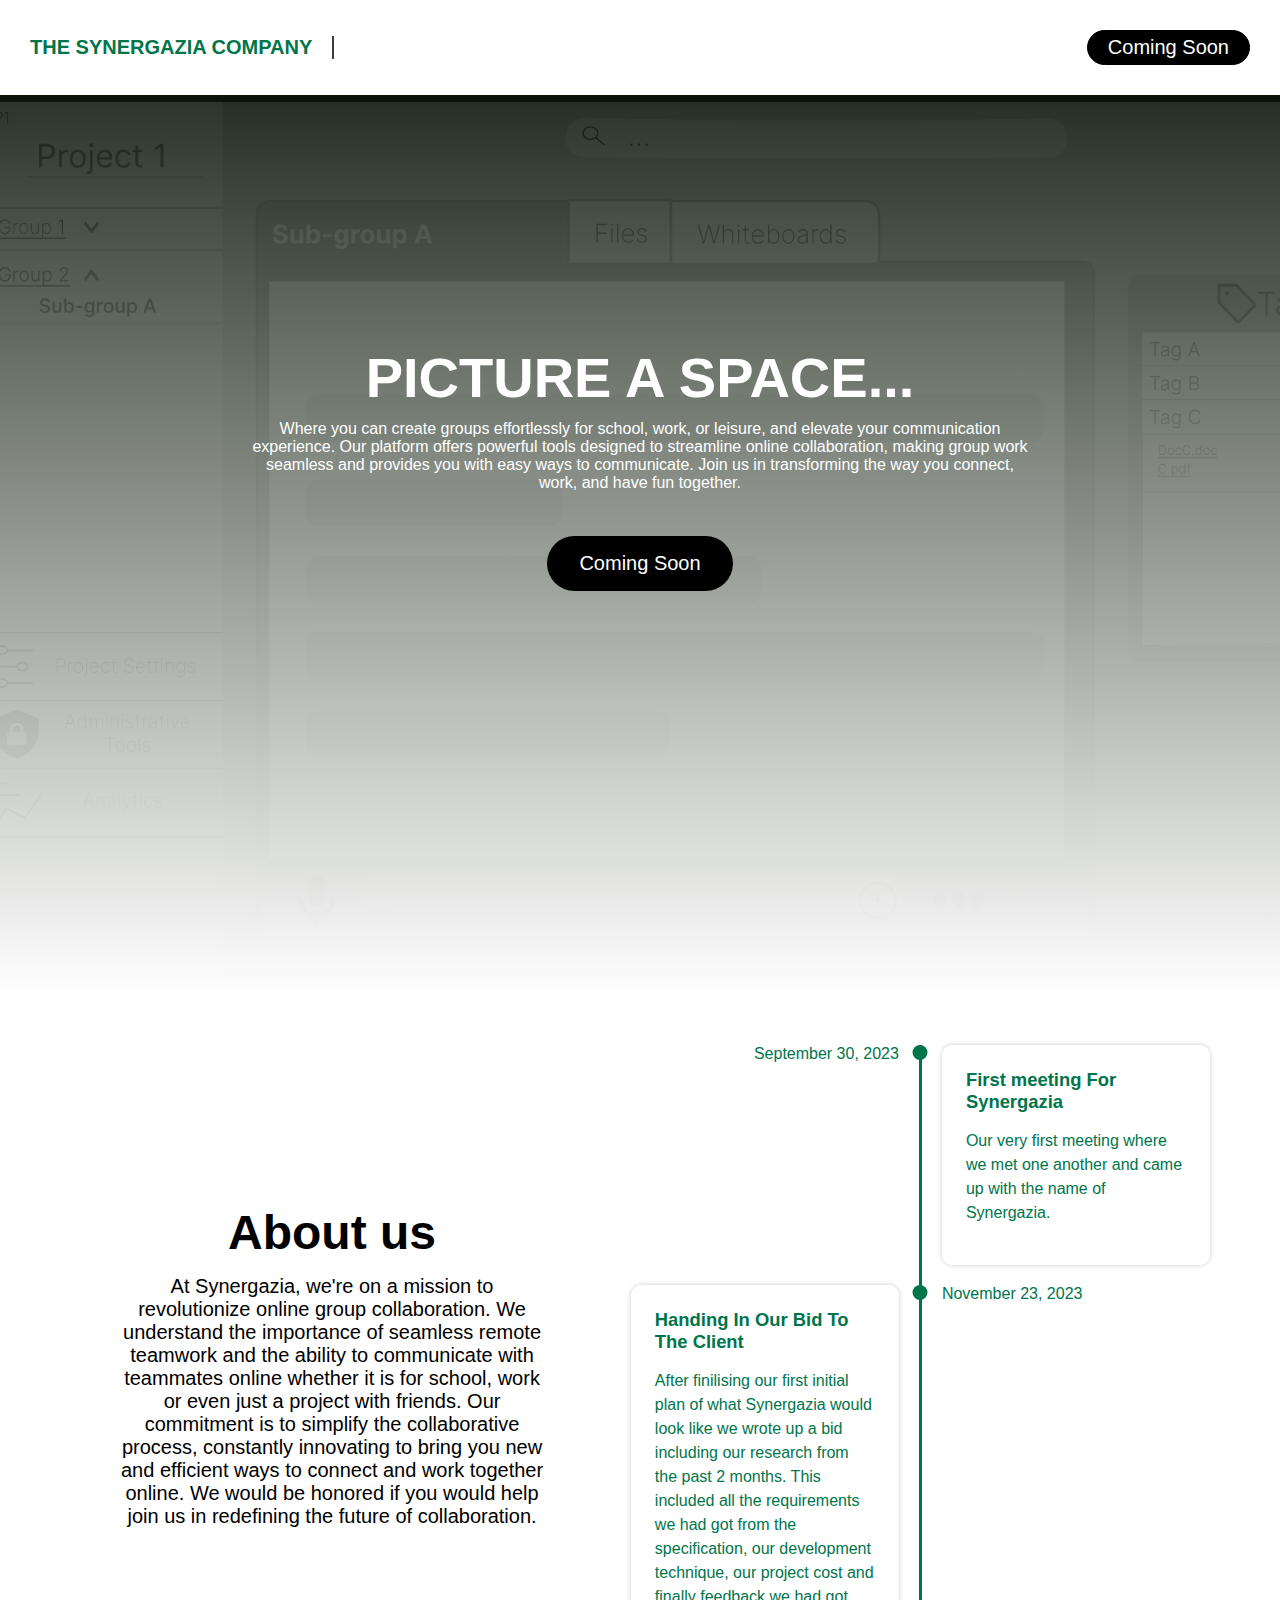
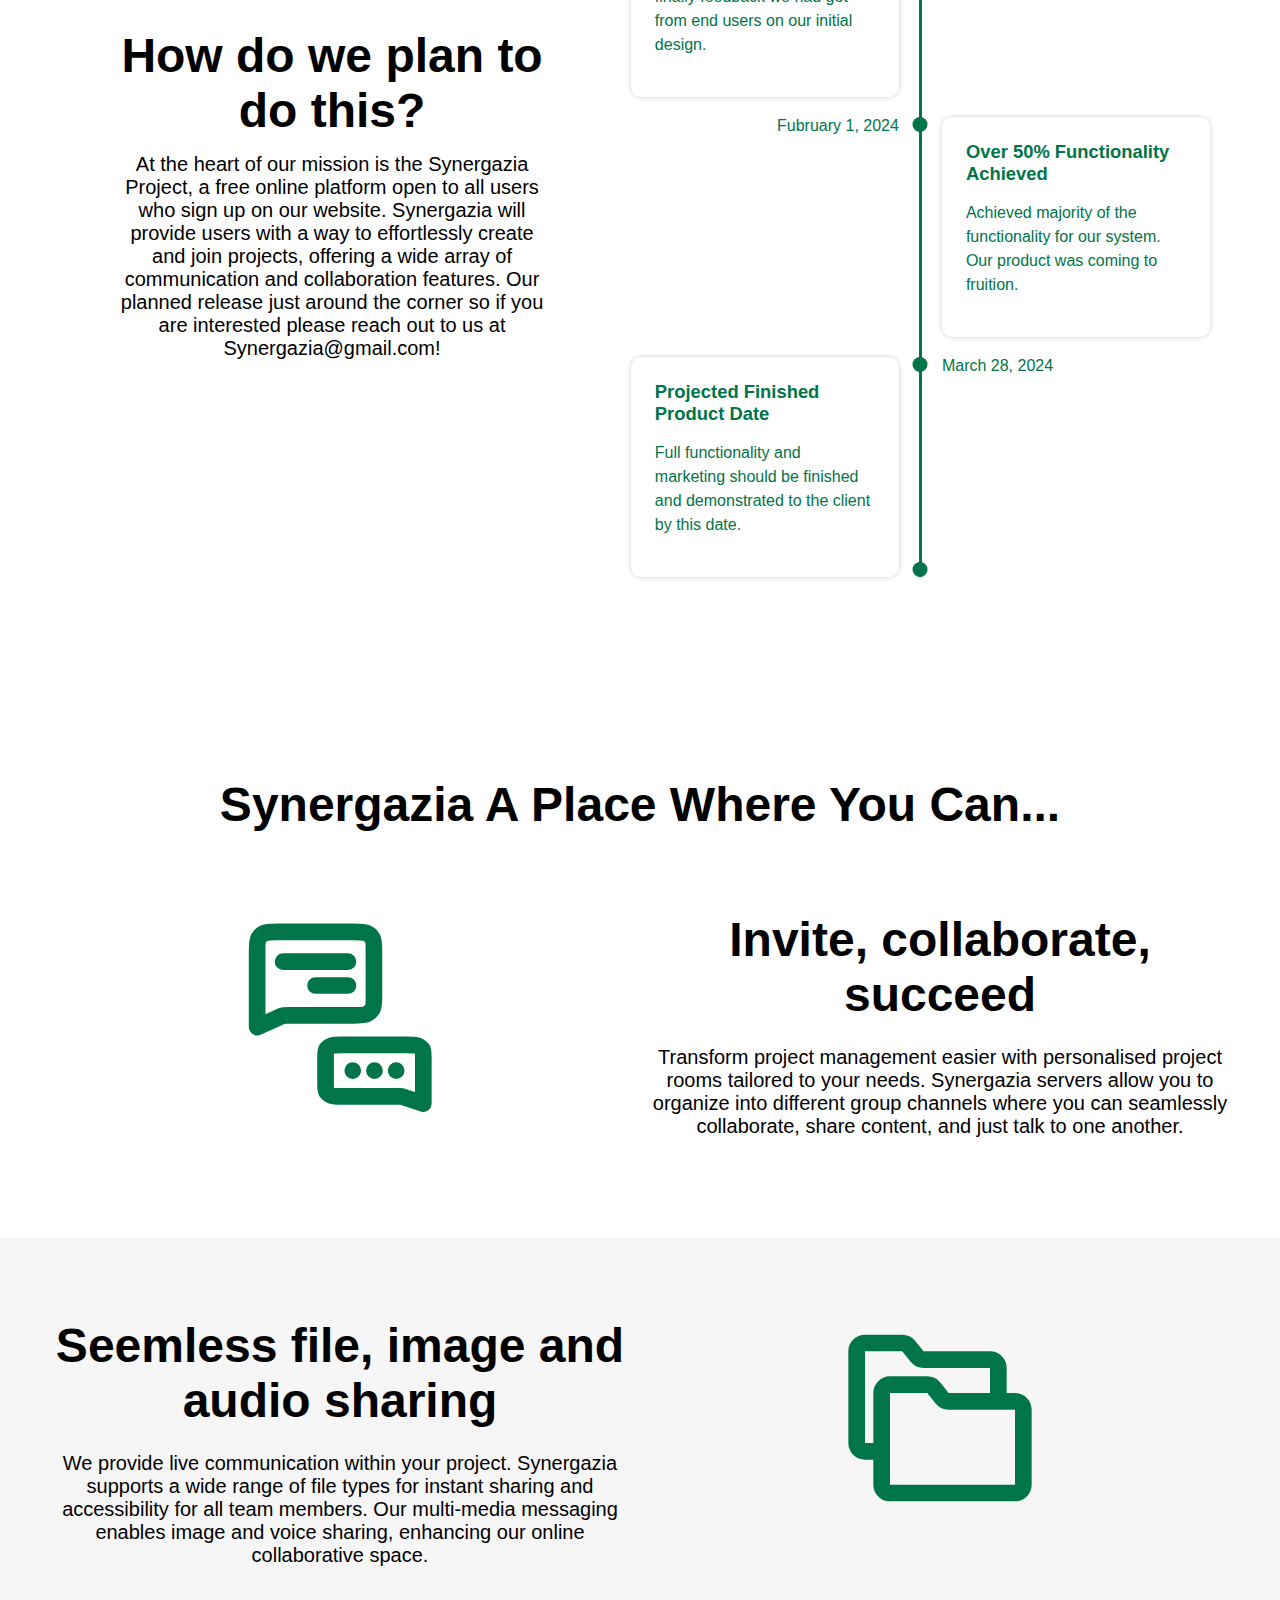
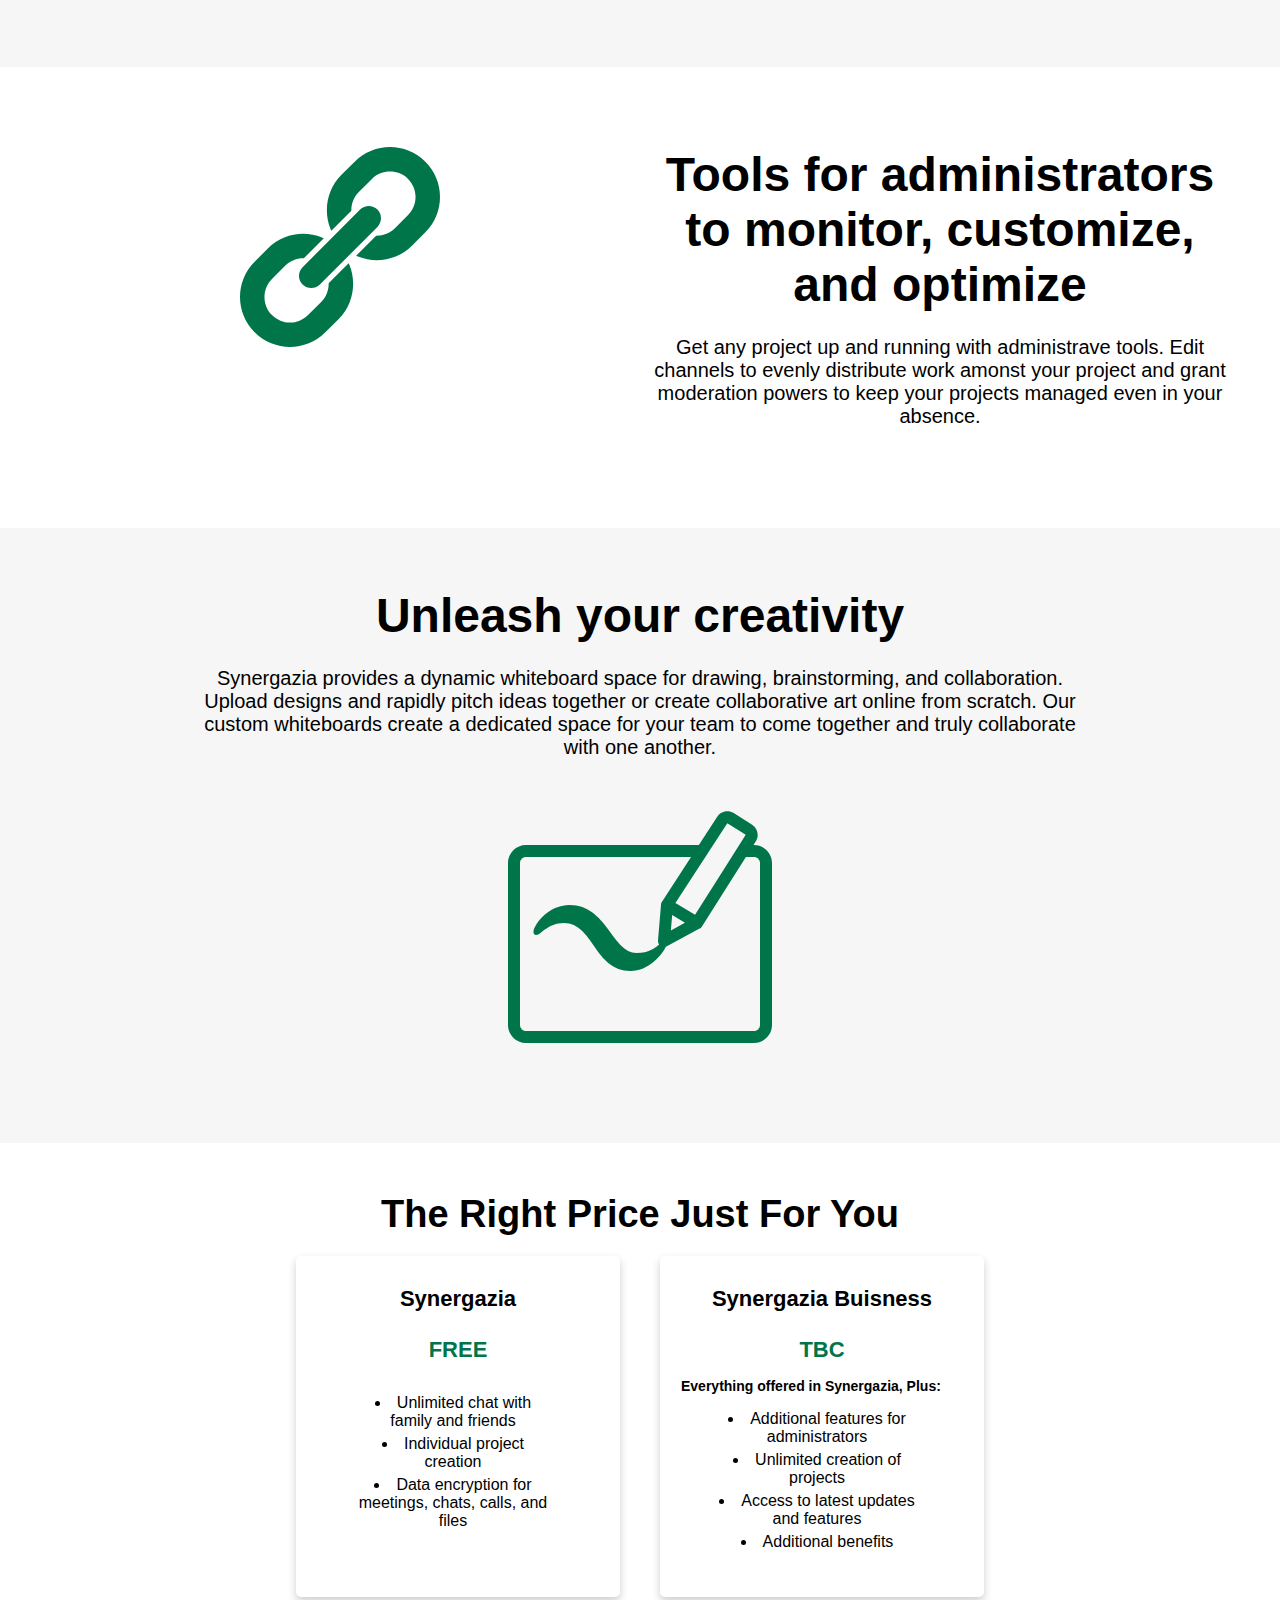
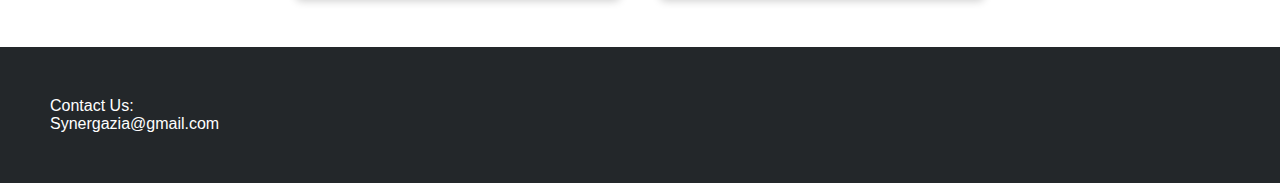
==== index.html @ 49e12efb "Update index.html" ====
<!DOCTYPE html>
<html>
    <head>
        <title>Synergazia.com</title>
        <link rel="stylesheet" href="styles.css">
    </head>
    <body>
        <div class="navbar">
            <div class="navbar-left">
                <div 
                    style="padding-right: 20px;
                    -webkit-box-shadow: 2px 0px 0px 0px rgba(0,0,0,0.77);
                    -moz-box-shadow: 2px 0px 0px 0px rgba(0,0,0,0.77);
                    box-shadow: 2px 0px 0px 0px rgba(0,0,0,0.77);
                    color: #00754a"
                >
                    The Synergazia Company
                </div>
            </div>
            <div class="navbar-right">
                <div class="join-now">Coming Soon</div>
            </div>
        </div>

        <div class="container">
            <div class="banner">
            <div class="join-container">
                <div class="join-text-header">
                    Picture A Space...
                </div>
                <div class="join-text-body">
                    Where you can create groups effortlessly for school, work, or leisure, and elevate your communication experience. 
                    Our platform offers powerful tools designed to streamline online collaboration, 
                    making group work seamless and provides you with easy ways to communicate. 
                    Join us in transforming the way you connect, 
                    work, and have fun together.
                </div>
                <div class="join-button noHover">
                    Coming Soon
                </div>
            </div>
            </div>

            <div style="display:flex">
                <div class="container" style="padding-top: 150px;">
                    <div class="about-us">
                        <div class="about-header">
                            About us
                        </div>
                        <div class="about-text">
                            At Synergazia, we're on a mission to revolutionize online group collaboration.
                            We understand the importance of seamless remote teamwork and the ability to communicate with teammates online whether it is 
                            for school, work or even just a project with friends.
                            Our commitment is to simplify the collaborative process, 
                            constantly innovating to bring you new and efficient ways to connect and work together online.
                            We would be honored if you would help join us in redefining the future of collaboration.
                        </div>
                    </div>
                
                    <div class="about-us">
                        <div class="about-header">
                            How do we plan to do this? 
                        </div>
                        <div class="about-text">
                            At the heart of our mission is the Synergazia Project, a free online platform open to all users who sign up on our website.
                            Synergazia will provide users with a way to effortlessly create and join projects, offering
                            a wide array of communication and collaboration features.
                            Our planned release just around the corner so if you are interested please reach out to us at 
                            Synergazia@gmail.com!
                        </div>
                    </div>
                </div>

                <div class="timeline">
                    <div class="timeline__component">
                        <div class="timeline__date timeline__date--right">September 30, 2023</div>
                    </div>
                    <div class="timeline__middle">
                        <div class="timeline__point"></div>
                    </div>
                    <div class="timeline__component timeline__component--bg">
                        <h2 class="timeline__title">First meeting For Synergazia</h2>
                        <p class="timeline__paragraph">
                        Our very first meeting where we met one another and came up with the name of Synergazia.
                        </p>
                    </div>
                    <div class="timeline__component timeline__component--bg">
                        <h2 class="timeline__title">Handing In Our Bid To The Client</h2>
                        <p class="timeline__paragraph">
                            After finilising our first initial plan of what Synergazia would look like we wrote up a bid
                            including our research from the past 2 months. This included all the requirements we had got
                            from the specification, our development technique, our project cost
                            and finally feedback we had got from end users on our initial design.
                        </p>
                    </div>
                    <div class="timeline__middle">
                        <div class="timeline__point"></div>
                    </div>
                    <div class="timeline__component">
                        <div class="timeline__date">November 23, 2023</div>
                    </div>
                    <div class="timeline__component">
                        <div class="timeline__date timeline__date--right">Fubruary 1, 2024</div>
                    </div>
                    <div class="timeline__middle">
                        <div class="timeline__point"></div>
                    </div>
                    <div class="timeline__component timeline__component--bg">
                        <h2 class="timeline__title">Over 50% Functionality Achieved</h2>
                        <p class="timeline__paragraph">
                        Achieved majority of the functionality for our system. Our product was coming to fruition.
                        </p>
                    </div>
                    <div class="timeline__component timeline__component--bottom timeline__component--bg">
                        <h2 class="timeline__title">Projected Finished Product Date</h2>
                        <p class="timeline__paragraph">
                        Full functionality and marketing should be finished and demonstrated to the client by this date.
                        </p>
                    </div>
                    <div class="timeline__middle">
                        <div class="timeline__point"></div>
                        <div class="timeline__point timeline__point--bottom"></div>
                    </div>
                    <div class="timeline__component timeline__component--bottom">
                        <div class="timeline__date">March 28, 2024</div>
                    </div>
                </div>
            </div>

            <div class="info-header">
                Synergazia A Place Where You Can...
            </div>

            <div class="container">
                <div class="information-container">
                    <div class="info-left">
                        <svg viewBox="0 0 24 24" width="200px" fill="none" xmlns="http://www.w3.org/2000/svg">
                            <path d="M 13.526 19.026 L 13.533 19.026 M 16.132 19.026 L 16.139 19.026 M 18.738 19.026 L 18.744 19.026 M 21.996 23.002 L 19.83 22.268 C 19.666 22.212 19.584 22.184 19.499 22.165 C 19.421 22.148 19.343 22.134 19.263 22.127 C 19.172 22.118 19.081 22.118 18.898 22.118 L 12.353 22.118 C 11.623 22.118 11.258 22.118 10.98 22.022 C 10.734 21.938 10.535 21.803 10.41 21.637 C 10.268 21.447 10.268 21.2 10.268 20.705 L 10.268 17.348 C 10.268 16.854 10.268 16.607 10.41 16.418 C 10.535 16.252 10.734 16.116 10.98 16.032 C 11.258 15.935 11.623 15.935 12.353 15.935 L 19.911 15.935 C 20.641 15.935 21.006 15.935 21.285 16.032 C 21.528 16.116 21.729 16.252 21.854 16.418 C 21.996 16.607 21.996 16.854 21.996 17.348 L 21.996 23.002 Z" stroke="#00754a" stroke-width="2" stroke-linecap="round" stroke-linejoin="round" style=""/>
                            <path d="M 5.172 10.249 L 12.957 10.249 M 5.172 7.387 L 9.064 7.387 M 16.072 2.379 L 13.483 3.568 C 13.286 3.657 13.188 3.703 13.086 3.735 C 12.994 3.763 12.901 3.783 12.806 3.796 C 12.698 3.809 12.591 3.809 12.369 3.809 L 4.55 3.809 C 3.678 3.809 3.242 3.809 2.909 3.965 C 2.615 4.102 2.378 4.322 2.227 4.592 C 2.057 4.898 2.057 5.298 2.057 6.1 L 2.057 11.537 C 2.057 12.338 2.057 12.739 2.227 13.046 C 2.378 13.314 2.615 13.532 2.909 13.67 C 3.242 13.827 3.678 13.827 4.55 13.827 L 13.579 13.827 C 14.454 13.827 14.889 13.827 15.221 13.67 C 15.513 13.532 15.752 13.314 15.9 13.046 C 16.072 12.739 16.072 12.338 16.072 11.537 L 16.072 2.379 Z" stroke="#00754a" stroke-width="2" stroke-linecap="round" stroke-linejoin="round" style="transform-origin: 9.0645px 8.103px;" transform="matrix(-1, 0, 0, -1, 0, 0.000001907349)"/>
                        </svg>
                    </div>
                    <div class="info-right">
                        <div class="info-header">
                            Invite, collaborate, succeed
                        </div>
                        <div class="info-description">
                            Transform project management easier with personalised project rooms tailored to your needs.
                            Synergazia servers allow you to organize into different group channels where you can seamlessly collaborate, share content, 
                            and just talk to one another.
                        </div>
                    </div>
                </div>
            </div>

            <div class="container">
                <div class="information-container" style="background-color: #f6f6f6">
                    <div class="info-left">
                        <div class="info-header">
                            Seemless file, image and audio sharing
                        </div>
                        <div class="info-description">
                            We provide live communication within your project. Synergazia supports a wide range of file types for 
                            instant sharing and accessibility for all team members. Our multi-media messaging 
                            enables image and voice sharing, enhancing our online collaborative space.
                        </div>
                    </div>
                    <div class="info-right">
                        <?xml version="1.0" encoding="utf-8"?>
                        <svg width="200px" height="200px" viewBox="0 0 24 24" fill="none" xmlns="http://www.w3.org/2000/svg">
                        <path d="M19 10V6C19 5.44772 18.5523 5 18 5H10.0351C9.73195 5 9.44513 4.86245 9.25533 4.62602L8.25023 3.37398C8.06042 3.13755 7.77361 3 7.47042 3H3C2.44772 3 2 3.44772 2 4L2 15C2 15.5523 2.44772 16 3 16H5" stroke="#00754a" stroke-width="2"/>
                        <path d="M5 20V9C5 8.44772 5.44772 8 6 8H10.4704C10.7736 8 11.0604 8.13755 11.2502 8.37398L12.2553 9.62602C12.4451 9.86245 12.7319 10 13.0351 10H21C21.5523 10 22 10.4477 22 11V20C22 20.5523 21.5523 21 21 21H6C5.44772 21 5 20.5523 5 20Z" stroke="#00754a" stroke-width="2"/>
                        </svg>
                    </div>
                </div>
            </div>

            <div class="container">
                <div class="information-container">
                    <div class="info-left">
                        <svg version="1.1" id="_x32_" xmlns="http://www.w3.org/2000/svg" xmlns:xlink="http://www.w3.org/1999/xlink" 
                                width="200px" height="200px" fill="#00754a" viewBox="0 0 512 512"  xml:space="preserve">
                            <g>
                                <path class="st0" d="M278.172,297.375l-51.203,51.188c0.016,0.594,0.031,1.188,0.031,1.781c0,8.406-1.594,16.781-4.766,24.625
                                    c-3.203,7.813-7.922,15.156-14.375,21.563l-33.672,33.719c-6.453,6.438-13.766,11.156-21.609,14.344
                                    c-7.859,3.188-16.219,4.781-24.609,4.781c-8.375,0-16.75-1.594-24.594-4.75c-7.844-3.219-15.156-7.938-21.625-14.375
                                    c-6.438-6.438-11.156-13.75-14.344-21.594s-4.781-16.219-4.781-24.625c0-8.375,1.594-16.75,4.781-24.594
                                    s7.906-15.156,14.344-21.625l33.719-33.688c6.438-6.406,13.734-11.156,21.594-14.344c7.828-3.188,16.219-4.781,24.594-4.781
                                    c0.594,0,1.188,0.031,1.766,0.063l51.203-51.234c-1.594-0.734-3.203-1.422-4.844-2.078c-15.422-6.25-31.781-9.375-48.125-9.375
                                    s-32.719,3.125-48.125,9.375c-15.422,6.25-29.906,15.688-42.359,28.094l-33.688,33.719c-12.438,12.406-21.859,26.906-28.109,42.344
                                    S0,367.688,0,384.031s3.125,32.719,9.375,48.156c6.25,15.406,15.672,29.906,28.109,42.313
                                    c12.422,12.469,26.922,21.906,42.344,28.125c15.438,6.281,31.797,9.375,48.141,9.375c16.359,0,32.719-3.094,48.141-9.375
                                    c15.422-6.219,29.922-15.656,42.344-28.125l33.703-33.656c12.422-12.469,21.844-26.938,28.109-42.344
                                    c6.266-15.469,9.359-31.813,9.375-48.156c-0.016-16.313-3.109-32.688-9.375-48.156
                                    C279.594,300.594,278.891,298.969,278.172,297.375z"/>
                                <path class="st0" d="M502.625,79.844c-6.25-15.438-15.672-29.938-28.109-42.359c-12.422-12.422-26.922-21.859-42.359-28.109
                                    C416.734,3.125,400.375,0,384.031,0s-32.719,3.125-48.141,9.375s-29.922,15.688-42.344,28.109l-33.703,33.703
                                    C247.422,83.594,238,98.094,231.734,113.531c-6.266,15.406-9.359,31.781-9.359,48.141c0,16.344,3.094,32.703,9.359,48.141
                                    c0.672,1.625,1.359,3.219,2.094,4.828l51.203-51.203c-0.016-0.578-0.031-1.156-0.031-1.766c0-8.391,1.594-16.781,4.781-24.609
                                    c3.188-7.844,7.906-15.156,14.359-21.625l33.672-33.688c6.453-6.406,13.766-11.141,21.625-14.344
                                    c7.813-3.156,16.203-4.781,24.594-4.781c8.406,0,16.75,1.625,24.625,4.781c7.813,3.203,15.141,7.938,21.594,14.344
                                    c6.438,6.469,11.156,13.781,14.344,21.625c3.156,7.844,4.781,16.219,4.781,24.594c0,8.391-1.625,16.75-4.781,24.625
                                    c-3.188,7.844-7.906,15.156-14.344,21.594l-33.688,33.688c-6.438,6.438-13.766,11.156-21.625,14.344
                                    c-7.828,3.188-16.203,4.781-24.594,4.781c-0.594,0-1.188-0.016-1.766-0.031l-51.203,51.219c1.594,0.719,3.203,1.422,4.813,2.063
                                    c15.453,6.281,31.813,9.406,48.156,9.406s32.719-3.125,48.125-9.406c15.422-6.25,29.906-15.672,42.359-28.094l33.688-33.703
                                    c12.438-12.422,21.859-26.922,28.109-42.359c6.25-15.406,9.375-31.781,9.375-48.125S508.875,95.25,502.625,79.844z"/>
                                <path class="st0" d="M160.219,351.781c12.234,12.25,32.063,12.25,44.281,0L351.781,204.5c12.219-12.219,12.25-32.031,0-44.281
                                    c-12.234-12.219-32.063-12.219-44.281,0L160.219,307.531C148,319.75,148,339.563,160.219,351.781z"/>
                            </g>
                            </svg>
                    </div>
                    <div class="info-right">
                        <div class="info-header">
                            Tools for administrators to monitor, customize, and optimize
                        </div>
                        <div class="info-description">
                            Get any project up and running with administrave tools. Edit channels to
                            evenly distribute work amonst your project and grant moderation powers
                            to keep your projects managed even in your absence.
                        </div>
                    </div>
                </div>
            </div>

            <div class="container" style="background-color: #f6f6f6">
                <div class="info-final">
                    <div class="info-header">
                        Unleash your creativity
                    </div>
                    <div class="info-description">
                        Synergazia provides a dynamic whiteboard space for drawing, brainstorming, and collaboration.
                        Upload designs and rapidly pitch ideas together or create collaborative art online from scratch.
                        Our custom whiteboards create a dedicated space for your team to come together and truly collaborate
                        with one another.
                    </div>
                    <div style="text-align:center">
                        <svg xmlns="http://www.w3.org/2000/svg"  viewBox="0 0 50 50" width="300px" height="300px">
                            <path fill="#00754a" d="M 39.501953 5.3769531 C 39.374314 5.3804379 39.247388 5.3965646 39.123047 5.4238281 
                            C 38.625051 5.5330207 38.168098 5.8287445 37.873047 6.2832031 L 34.806641 11 L 6 11 C 4.3545455 
                            11 3 12.354545 3 14 L 3 41 C 3 42.645455 4.3545455 44 6 44 L 44 44 C 45.645455 44 47 42.645455 
                            47 41 L 47 14 C 47 12.354545 45.645455 11 44 11 L 43.916016 11 L 44.308594 10.380859 C 44.894832 
                            9.45595 44.612206 8.2032695 43.6875 7.6191406 L 40.619141 5.6816406 L 40.617188 5.6816406 C 40.274027 
                            5.4652303 39.884871 5.3664989 39.501953 5.3769531 z M 39.550781 7.3730469 L 42.619141 9.3105469 
                            L 41.330078 11.345703 A 1.0001 1.0001 0 0 0 41.171875 11.59375 L 34.175781 22.640625 L 30.902344 20.675781 
                            L 36.113281 12.660156 A 1.0001 1.0001 0 0 0 36.271484 12.417969 L 39.550781 7.3730469 z M 6 13 L 33.507812 13 
                            L 28.75 20.320312 A 1.0001 1.0001 0 0 0 28.490234 21.066406 A 1.0001 1.0001 0 0 0 28.490234 21.070312 
                            L 27.998047 26.916016 A 1.0001 1.0001 0 0 0 28.177734 27.578125 C 27.514688 28.170014 26.469292 29 24.441406 29 
                            C 20.388406 29 19.457453 21 13.314453 21 C 9.4944531 21 7.25 24.478 7.25 25.5 C 7.25 25.72 7.3099531 26 7.7519531 26 
                            C 8.4229531 26 9.6426875 24 12.304688 24 C 17.272688 24 17.365641 32 23.431641 32 
                            C 26.407457 32 28.675024 29.309805 29.306641 27.949219 A 1.0001 1.0001 0 0 0 29.472656 27.878906 
                            L 34.847656 24.951172 L 34.851562 24.949219 A 1.0001 1.0001 0 0 0 35.431641 24.400391 L 42.650391 13 
                            L 44 13 C 44.554545 13 45 13.445455 45 14 L 45 41 C 45 41.554545 44.554545 42 44 42 L 6 42 
                            C 5.4454545 42 5 41.554545 5 41 L 5 14 C 5 13.445455 5.4454545 13 6 13 z M 30.361328 22.681641 L 32.486328 23.957031 
                            L 30.146484 25.232422 L 30.361328 22.681641 z"/></svg>
                    </div>
                </div>
            </div>

            <div class="container">
                <div class="final-container">
                    <div class="title">
                        The Right Price Just For You
                    </div>
                    <div class="price-box">
                    <div class="card">
                        <div class="card-text">
                            <div class="card-title">
                                Synergazia
                            </div>
                            <div class="card-price">
                                FREE
                            </div>
                            <div class="price-features">
                                <ul>
                                    <li>Unlimited chat with family and friends</li>
                                    <li>Individual project creation</li>
                                    <li>Data encryption for meetings, chats, calls, and files</li>
                                </ul>
                            </div>
                        </div>
                    </div>
                    <div class="card">
                        <div class="card-text">
                            <div class="card-title">
                                Synergazia Buisness
                            </div>
                            <div class="card-price">
                                TBC
                            </div>
                            <div class="price-bonus">
                            Everything offered in Synergazia, Plus:
                            </div>
                            <div class="price-features">
                                <ul>
                                    <li>Additional features for administrators</li>
                                    <li>Unlimited creation of projects</li>
                                    <li>Access to latest updates and features</li>
                                    <li>Additional benefits</li>
                                </ul>
                            </div>
                        </div>
                    </div>
                    </div>
                </div>
            </div>
        </div>

        <div class="footer">
            Contact Us:<br>
            Synergazia@gmail.com
        </div>
    </body>
</html>
---- styles.css ----
body{
    margin: 0px;
    font-family: Arial, Helvetica, sans-serif;
}

a {
    text-decoration: none;
}
a:visited { text-decoration: none; color:black; }
a:hover { text-decoration: none; color: #00754a; }
a:focus { text-decoration: none; color:black; }
a:hover, a:active { text-decoration: none; color: #00754a }

.navbar {
    padding: 20px;
    font-size: 20px;
    display: flex;
    justify-content: space-between;
    align-items: center;
    -webkit-box-shadow: 0px 4px 5px 0px rgba(0,0,0,0.29);
    -moz-box-shadow: 0px 4px 5px 0px rgba(0,0,0,0.29);
    box-shadow: 0px 4px 5px 0px rgba(0, 0, 0, 0.29);
}

.navbar-left div{
    text-transform: uppercase;
    font-weight: 600;
    margin-right: 20px
}

.navbar-left div:hover{
    margin-right: 20px;
}

.navbar-left,
.navbar-right {
    display: flex;
    align-items: center;
}

.navbar-left > *,
.navbar-right > * {
    margin: 10px;
}


.sign-in,
.join-now{
    font-weight: 500;
    border: 1px solid black;
    border-radius: 40px;
    padding: 5px 20px 5px 20px;
}

.join-now{
    background-color: black;
    color: white;
}

.join-now:hover {
    background-color: rgba(0, 117, 74, 1);
}

.sign-in:hover {
    background-color: rgba(0, 117, 74, 0.15);
}

.join-container {
    padding: 250px 250px 150px 250px;
    text-align: center;
}

.intro-container {
    padding: 50px 150px 50px 150px;
    text-align: center;
    background-color:rgba(0, 117, 74, 1);
}

.join-text-header {
    font-weight: 900;
    text-transform: uppercase;
    font-size: 56px;
    margin-bottom: 10px;
    color: white;
}

.join-text-body {
    padding-bottom: 20px ;
    color: white;
}

.join-button {
    margin-top: 24px;
    border-radius: 28px;
    font-size: 20px;
    padding: 16px 32px;
    background-color: black;
    color: white;
    display: inline-block;
}

.join-button:hover{
    background-color: rgba(0, 117, 74, 1);
}

.noHover{
    pointer-events: none;
}

.about-us {
    padding: 60px 40px 40px 120px;
    width: 70%;
    text-align: center;
}

.about-header {
    font-size: 48px;
    font-weight: bolder;
    display: block;
}

.about-text {
    font-size: 20px;
    padding-top: 15px;
}

.timeline {
    padding: 50px 50px 200px 5px;
    display: grid;
    grid-template-columns: 1fr 3px 1fr;
    color: #00754a;
  }
  
  .timeline__component {
    margin: 0 20px 20px 20px;
  }
  
  .timeline__component--bg {
    padding: 1.5em;
    background: rgba(255, 255, 255, 0.2);
    box-shadow: 0 0 5px rgba(0, 0, 0, 0.2);
    border-radius: 10px;
  }
  
  /* LEAVE TILL LAST */
  .timeline__component--bottom {
    margin-bottom: 0;
  }
  
  .timeline__middle {
    position: relative;
    background: #00754a;
  }
  
  .timeline__point {
    position: absolute;
    top: 0;
    left: 50%;
    transform: translateX(-50%);
    width: 15px;
    height: 15px;
    background: #00754a;
    border-radius: 50%;
  }
  
  /* LEAVE TILL LAST */
  .timeline__point--bottom {
    top: initial;
    bottom: 0;
  }
  
  .timeline__date--right {
    text-align: right;
  }
  
  .timeline__title {
    margin: 0;
    font-size: 1.15em;
    font-weight: bold;
  }
  
  .timeline__paragraph {
    line-height: 1.5;
  }


.information-container{
    display: flex;
    padding: 80px 40px;
    animation: fadeIn 3s;
    -webkit-animation: fadeIn 3s;
    -moz-animation: fadeIn 3s;
    -o-animation: fadeIn 3s;
    -ms-animation: fadeIn 3s;
}
 
@keyframes fadeIn {
    0% { opacity: 0; }
    100% { opacity: 1; }
}
  
@-moz-keyframes fadeIn {
    0% { opacity: 0; }
    100% { opacity: 1; }
}
  
@-webkit-keyframes fadeIn {
    0% { opacity: 0; }
    100% { opacity: 1; }
}
  
@-o-keyframes fadeIn {
    0% { opacity: 0; }
    100% { opacity: 1; }
}
  
@-ms-keyframes fadeIn {
    0% { opacity: 0; }
    100% { opacity: 1; }
}

.info-left,
.info-right {
    width: 50%;
    align-items: center;
}

.info-right svg,
.info-left svg{
    display: block;
    margin: auto;
}

.info-header {
    font-size: 48px;
    text-align: center;
    font-weight: bolder;
}

.info-description {
    margin-top: 24px;
    margin-bottom:20px;
    font-size: 20px;
    text-align: center;
}

.info-final {
    padding: 60px 200px 60px 200px;
}

.info-final img{
    width: 250px;
}

.title {
    font-size: 38px;
    font-weight: 700;
    margin-bottom: 20px;
}

.final-container {
    text-align: center;
    padding: 50px 100px 30px 100px;
    margin-bottom: 20px;
}

.price-box {
    display: grid;
    grid-gap: 40px;
    grid-template-columns: 30% 30%;
    justify-content: center;
}

.card {
    box-shadow: 0 4px 8px 0 rgba(0,0,0,0.2);
    transition: 0.3s;
    border-radius: 5px; /* 5px rounded corners */
}

.card:hover {
    box-shadow: 0 8px 16px 0 rgba(0,0,0,0.5);
}

.card-text {
    padding: 30px 16px;
}

.card-title {
    font-weight: bold;
    font-size: 22px;
}

.card-price {
    color:#00754a;
    font-weight: bold;
    font-size: 22px;
    padding: 25px 0px 15px 0px;
}

.price-features {
    list-style-position: inside;
    padding-right: 50px;
}

.price-bonus {
    font-size: 14px; 
    text-align: left;
    font-weight: bold;
    padding-left: 5px;
}

ul li {
    margin-bottom: 5px;
}

.footer {
    padding: 50px;
    background-color: #23272a;
    color: white;
}

.banner {
    width: 100%;
    height: 100vh;
    background-image: linear-gradient(rgba(11, 24, 8, 0.85), rgba(255, 255, 255, 1)), url("project.PNG");
    background-position: center;
    background-repeat: no-repeat;
    background-size: cover;
    position: relative;
}
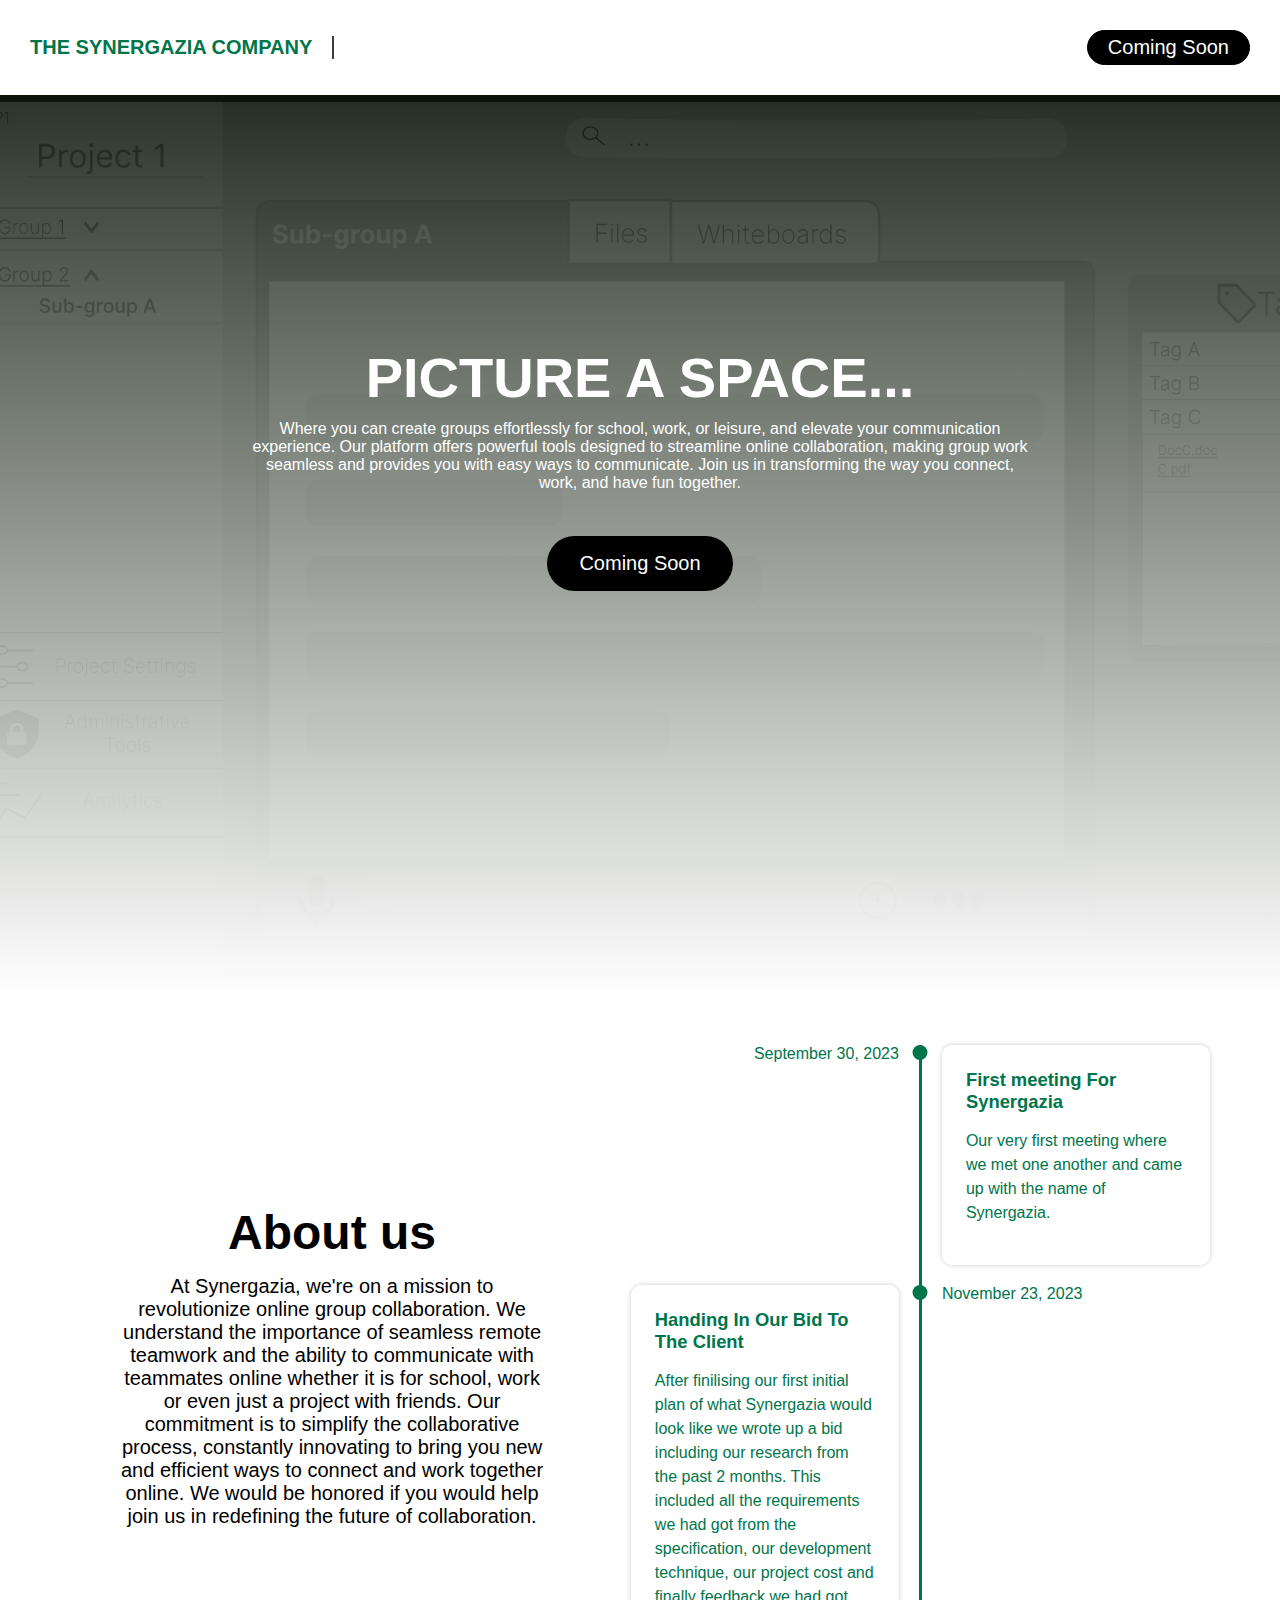
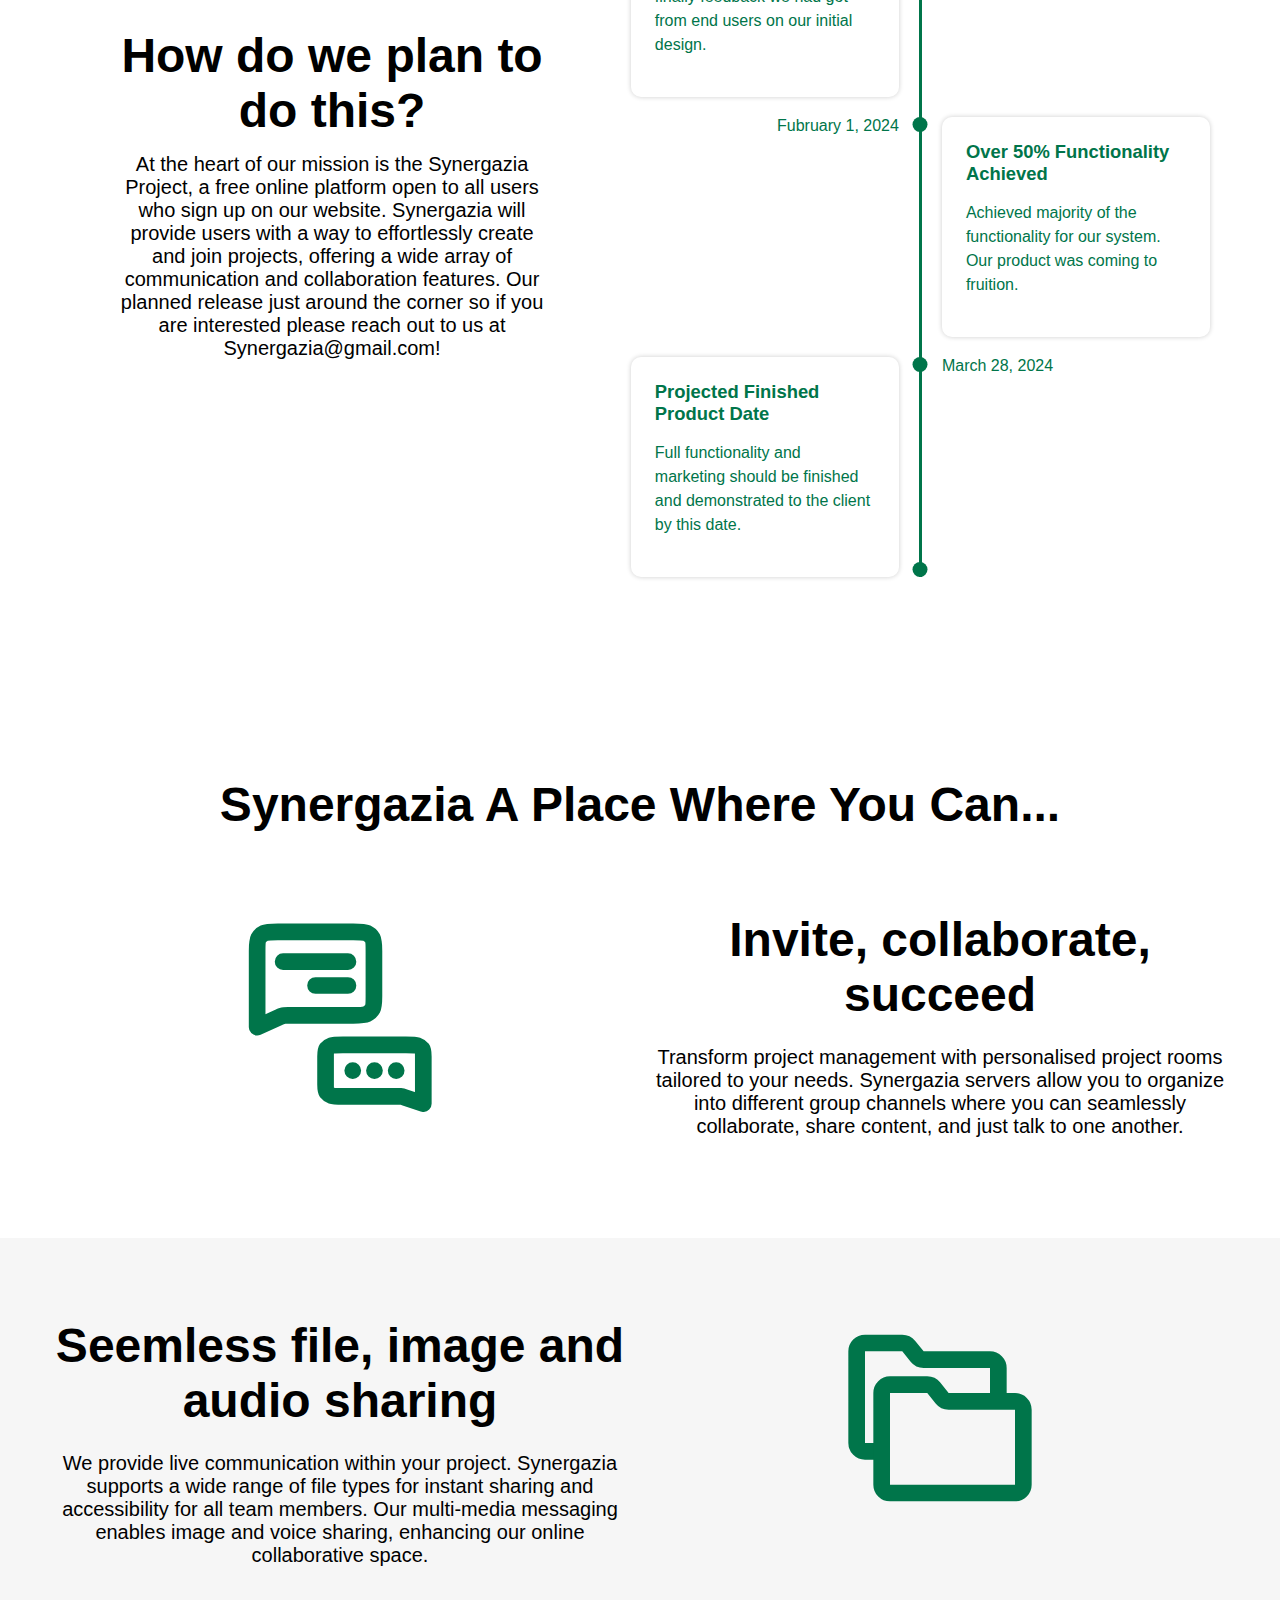
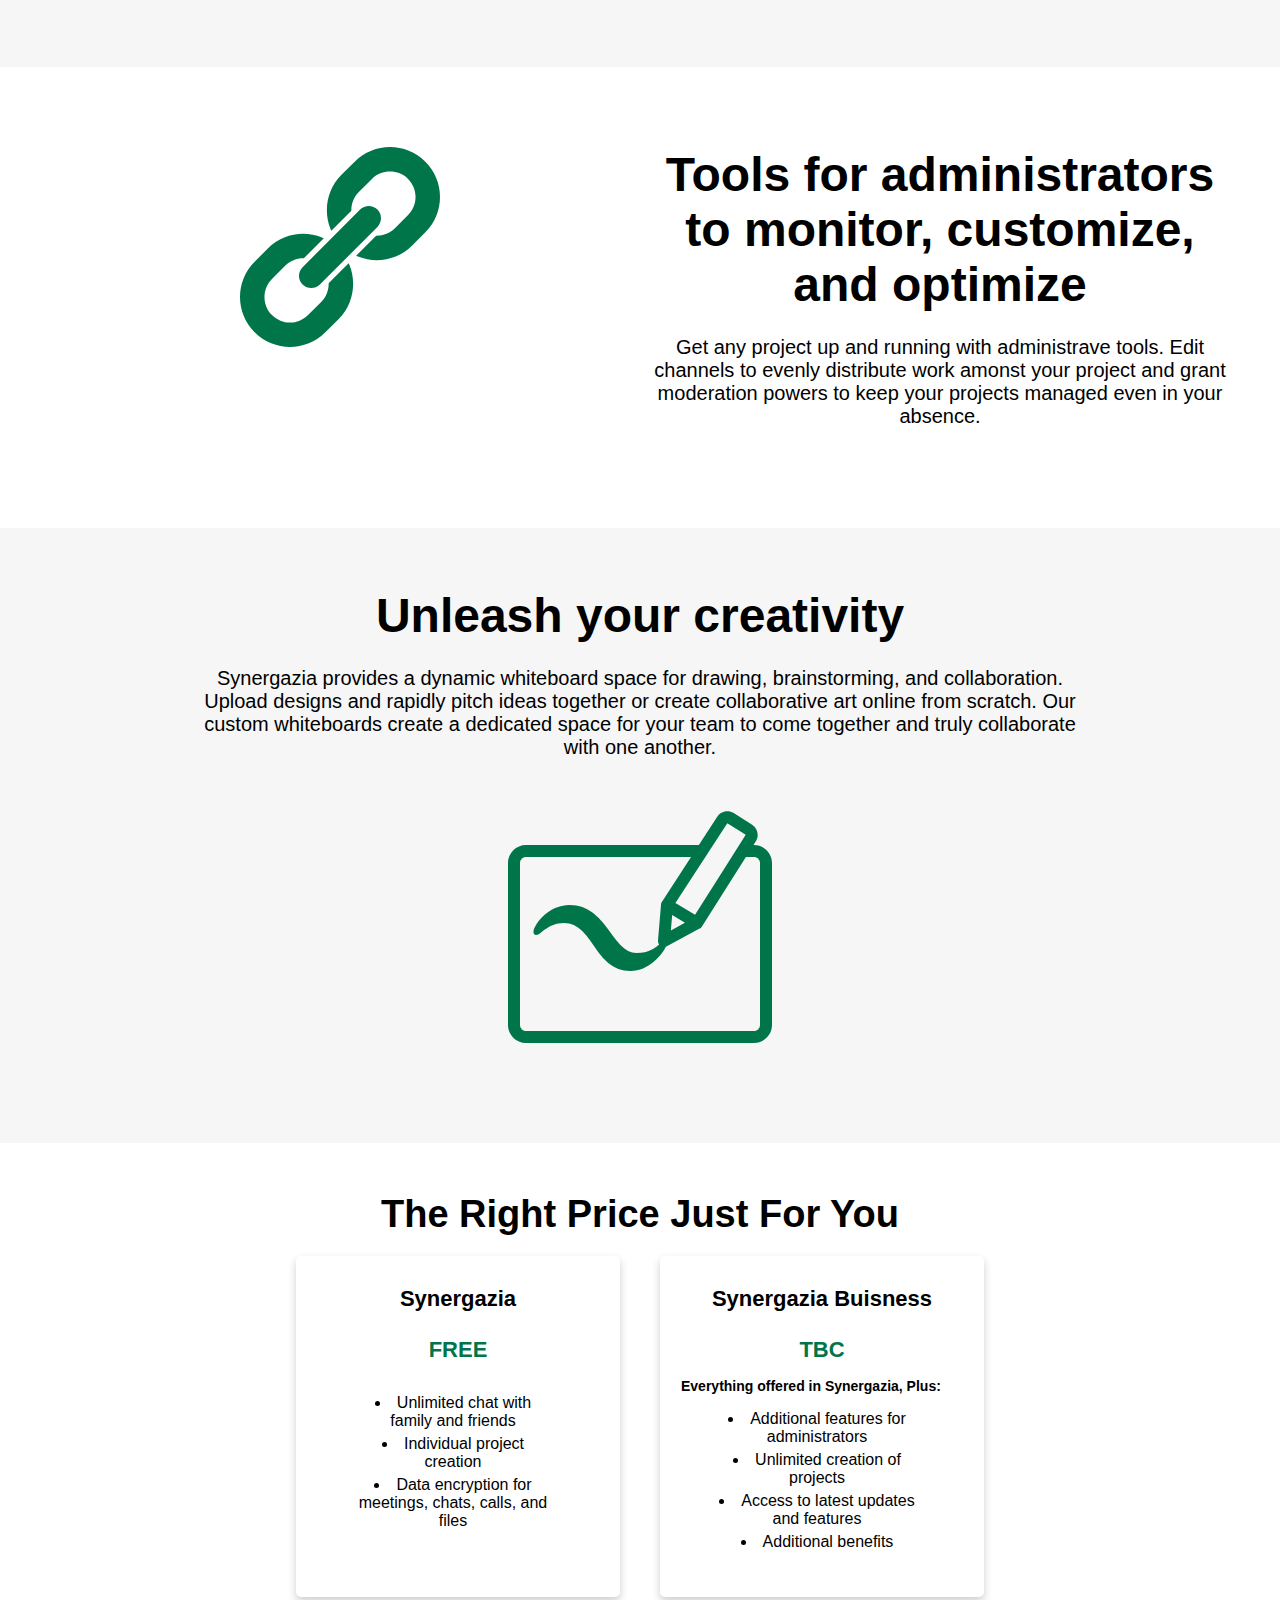
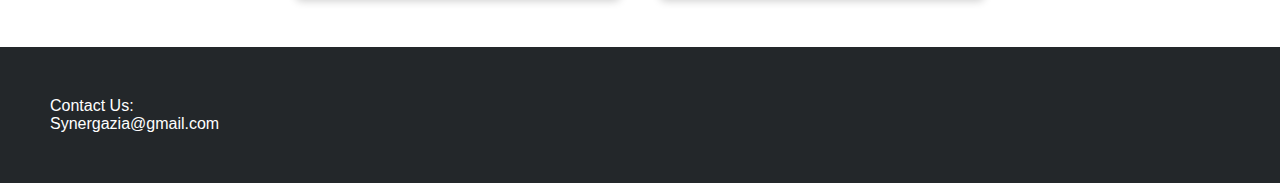
==== commit 5a45a144: "Update index.html" ====
--- a/index.html
+++ b/index.html
@@ -144,7 +144,7 @@
                             Invite, collaborate, succeed
                         </div>
                         <div class="info-description">
-                            Transform project management easier with personalised project rooms tailored to your needs.
+                            Transform project management with personalised project rooms tailored to your needs.
                             Synergazia servers allow you to organize into different group channels where you can seamlessly collaborate, share content, 
                             and just talk to one another.
                         </div>
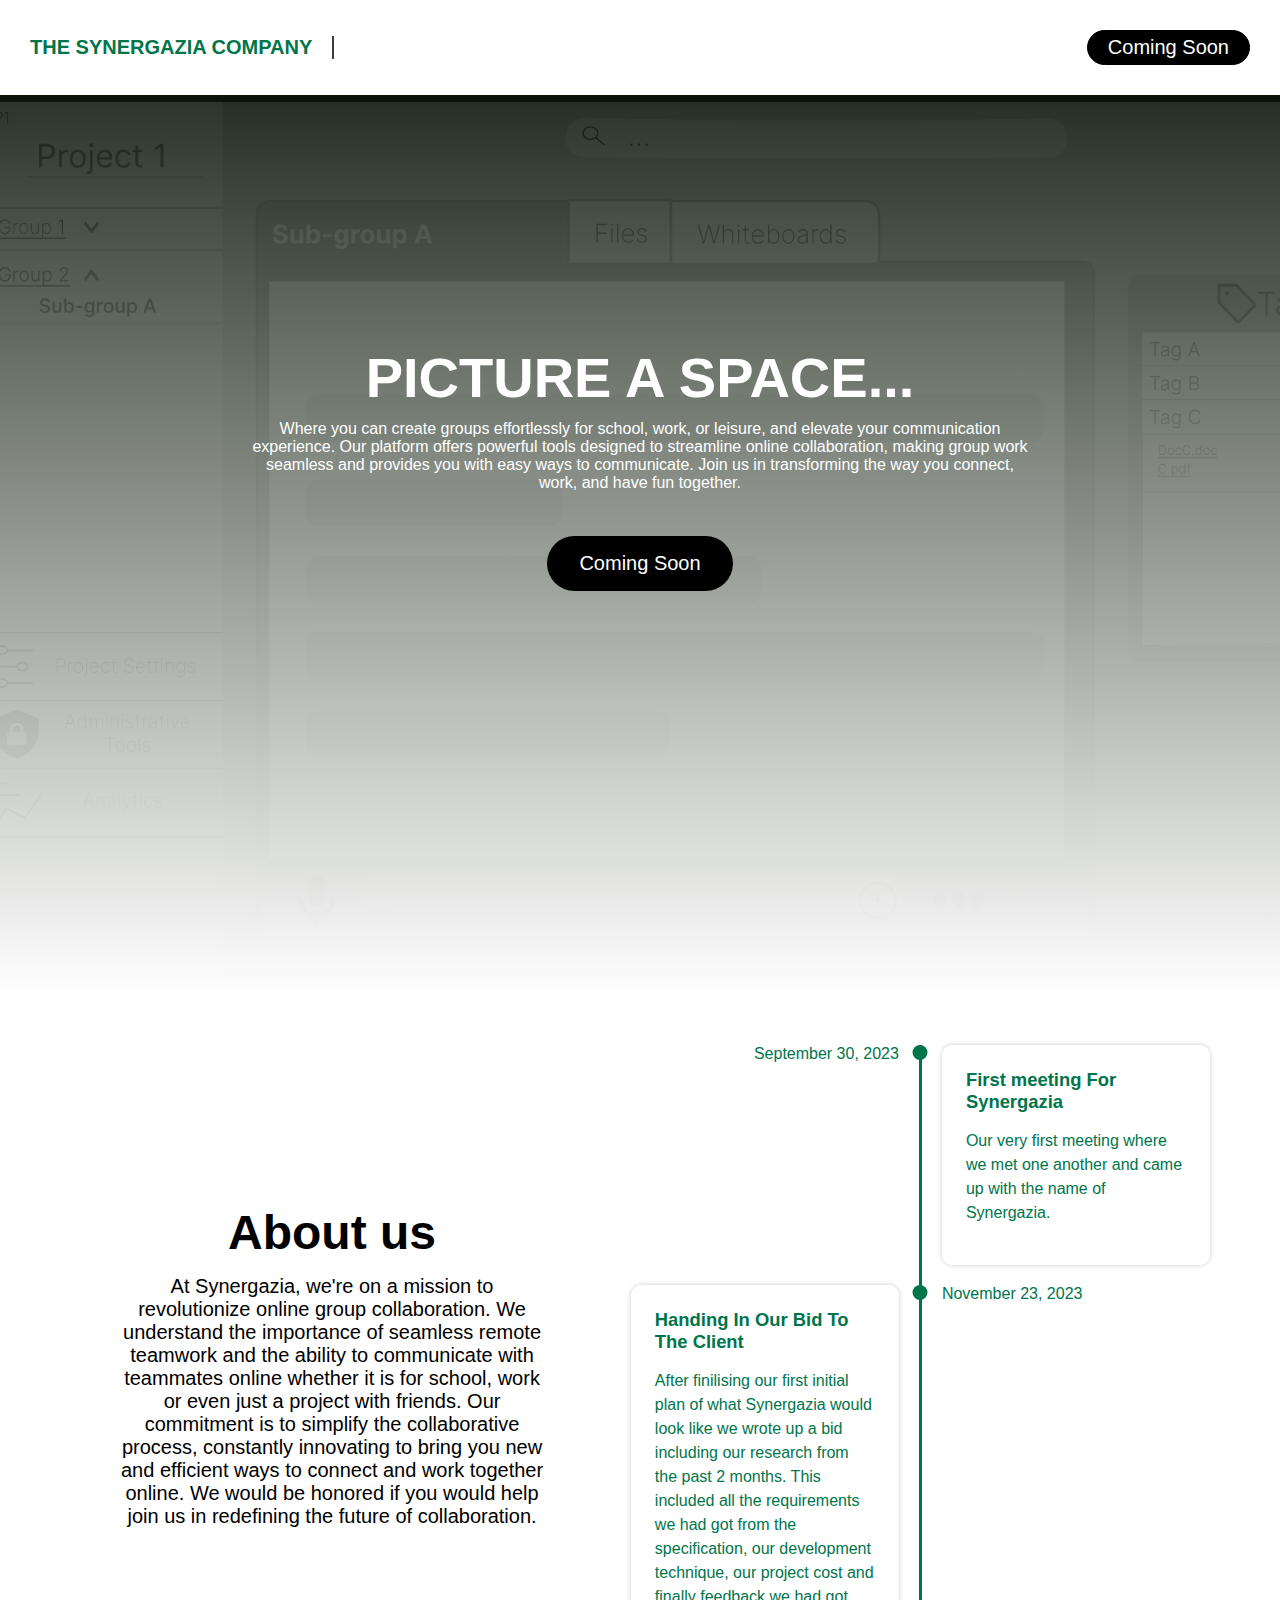
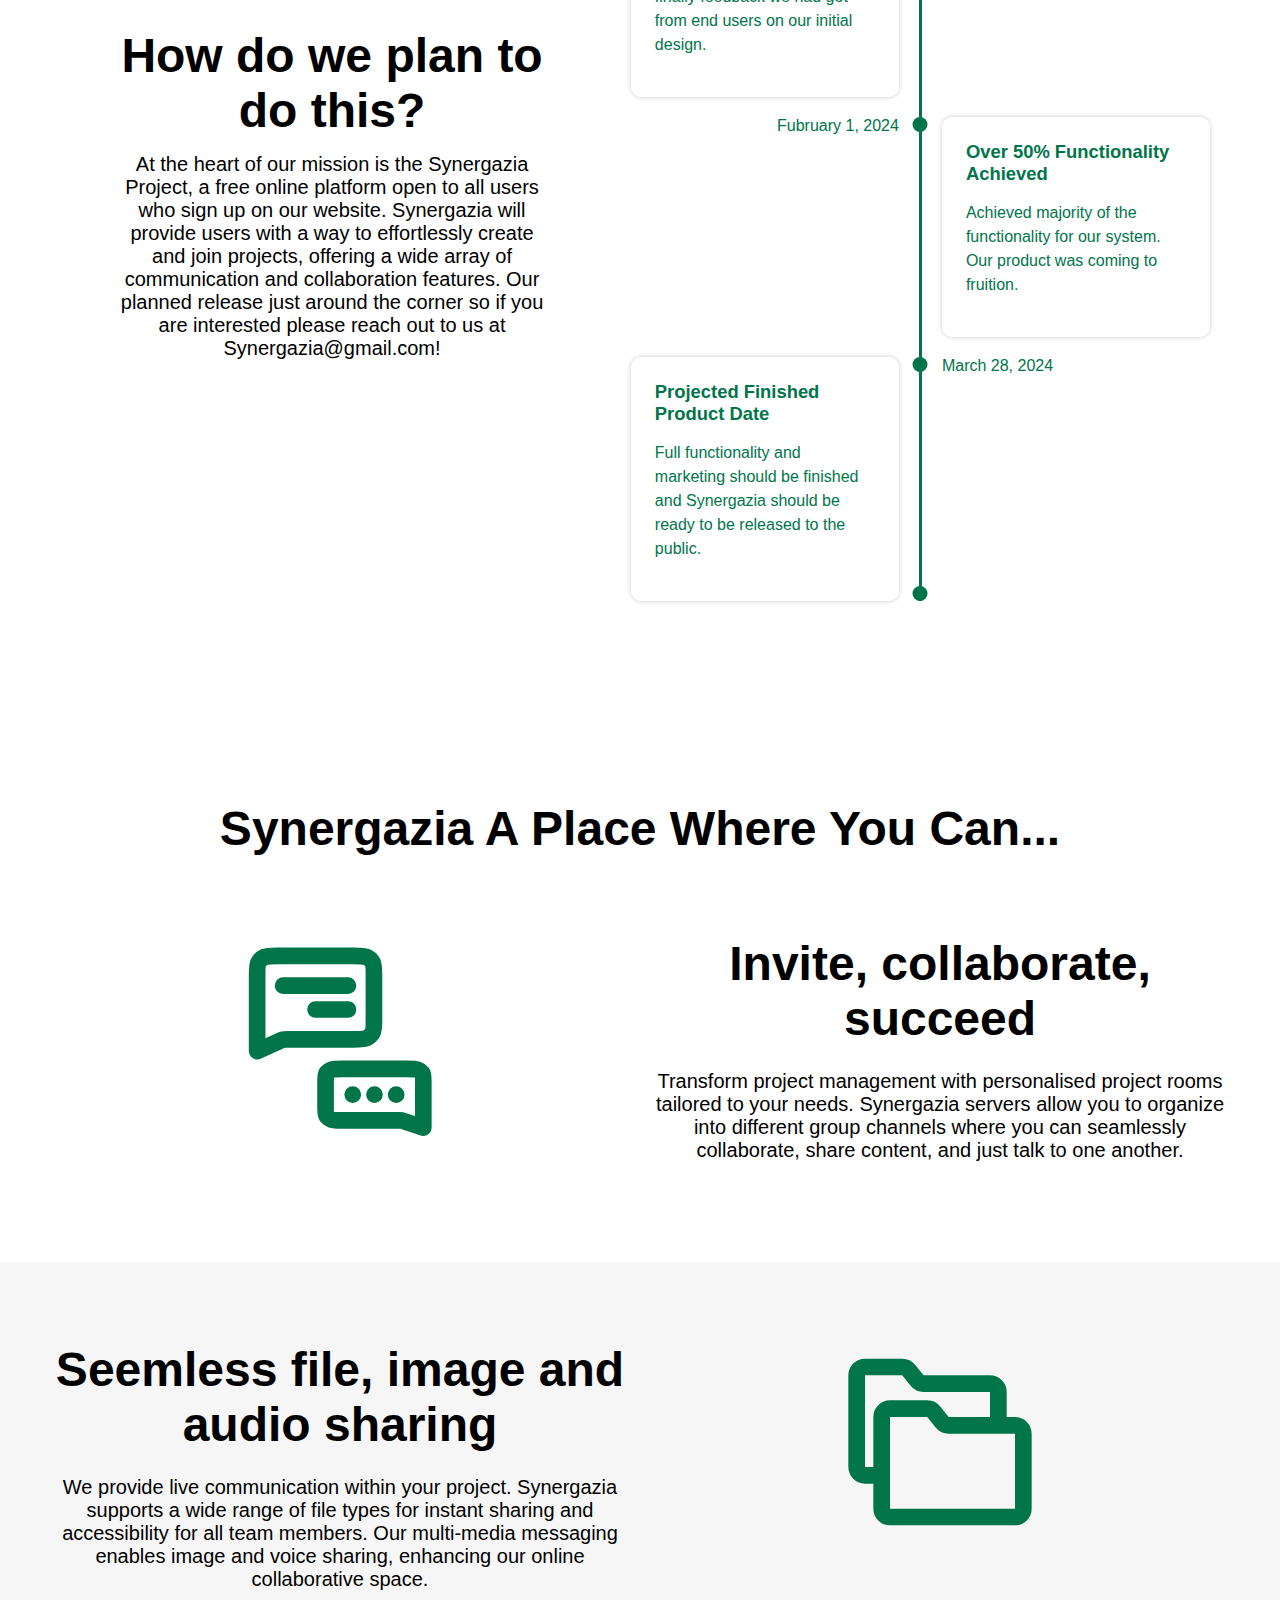
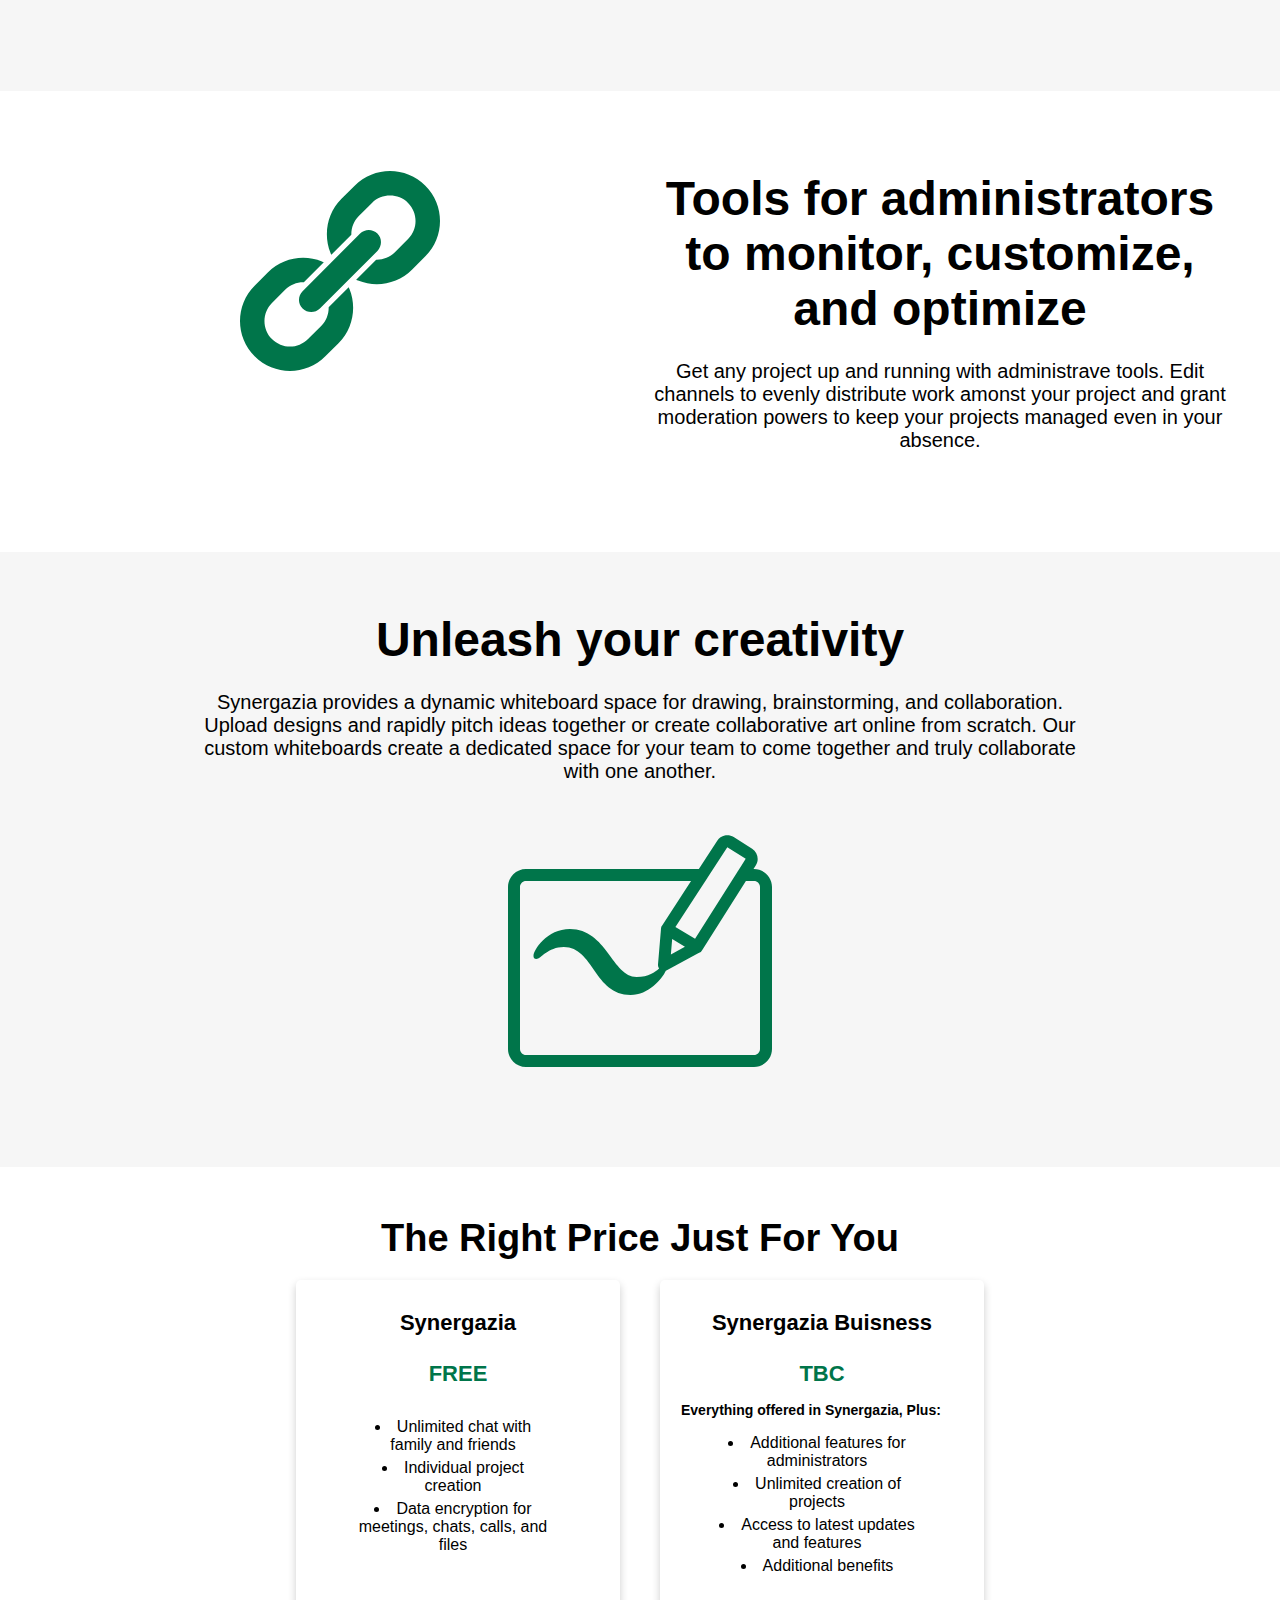
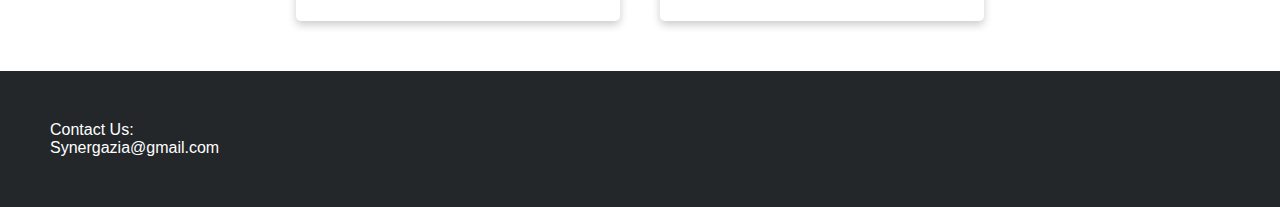
==== commit 20588e08: "Update index.html" ====
--- a/index.html
+++ b/index.html
@@ -114,7 +114,7 @@
                     <div class="timeline__component timeline__component--bottom timeline__component--bg">
                         <h2 class="timeline__title">Projected Finished Product Date</h2>
                         <p class="timeline__paragraph">
-                        Full functionality and marketing should be finished and demonstrated to the client by this date.
+                        Full functionality and marketing should be finished and Synergazia should be ready to be released to the public.
                         </p>
                     </div>
                     <div class="timeline__middle">
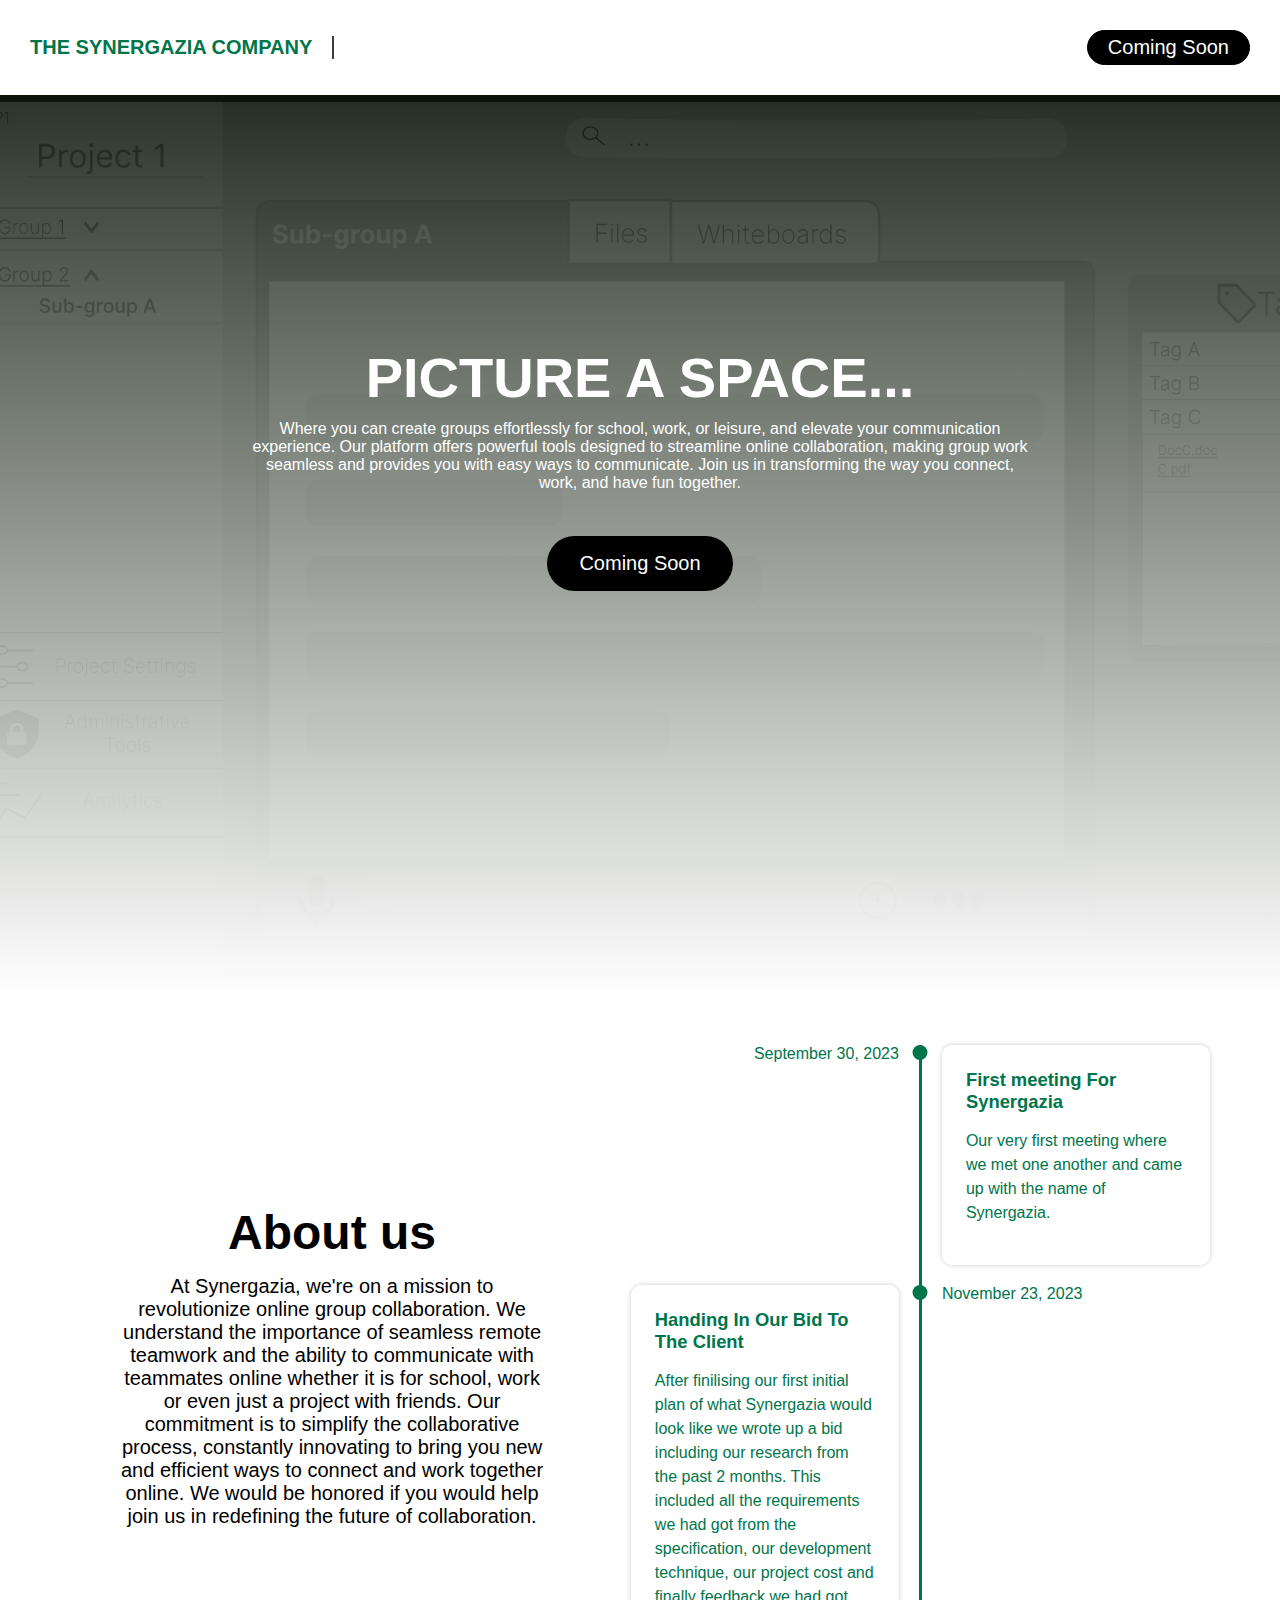
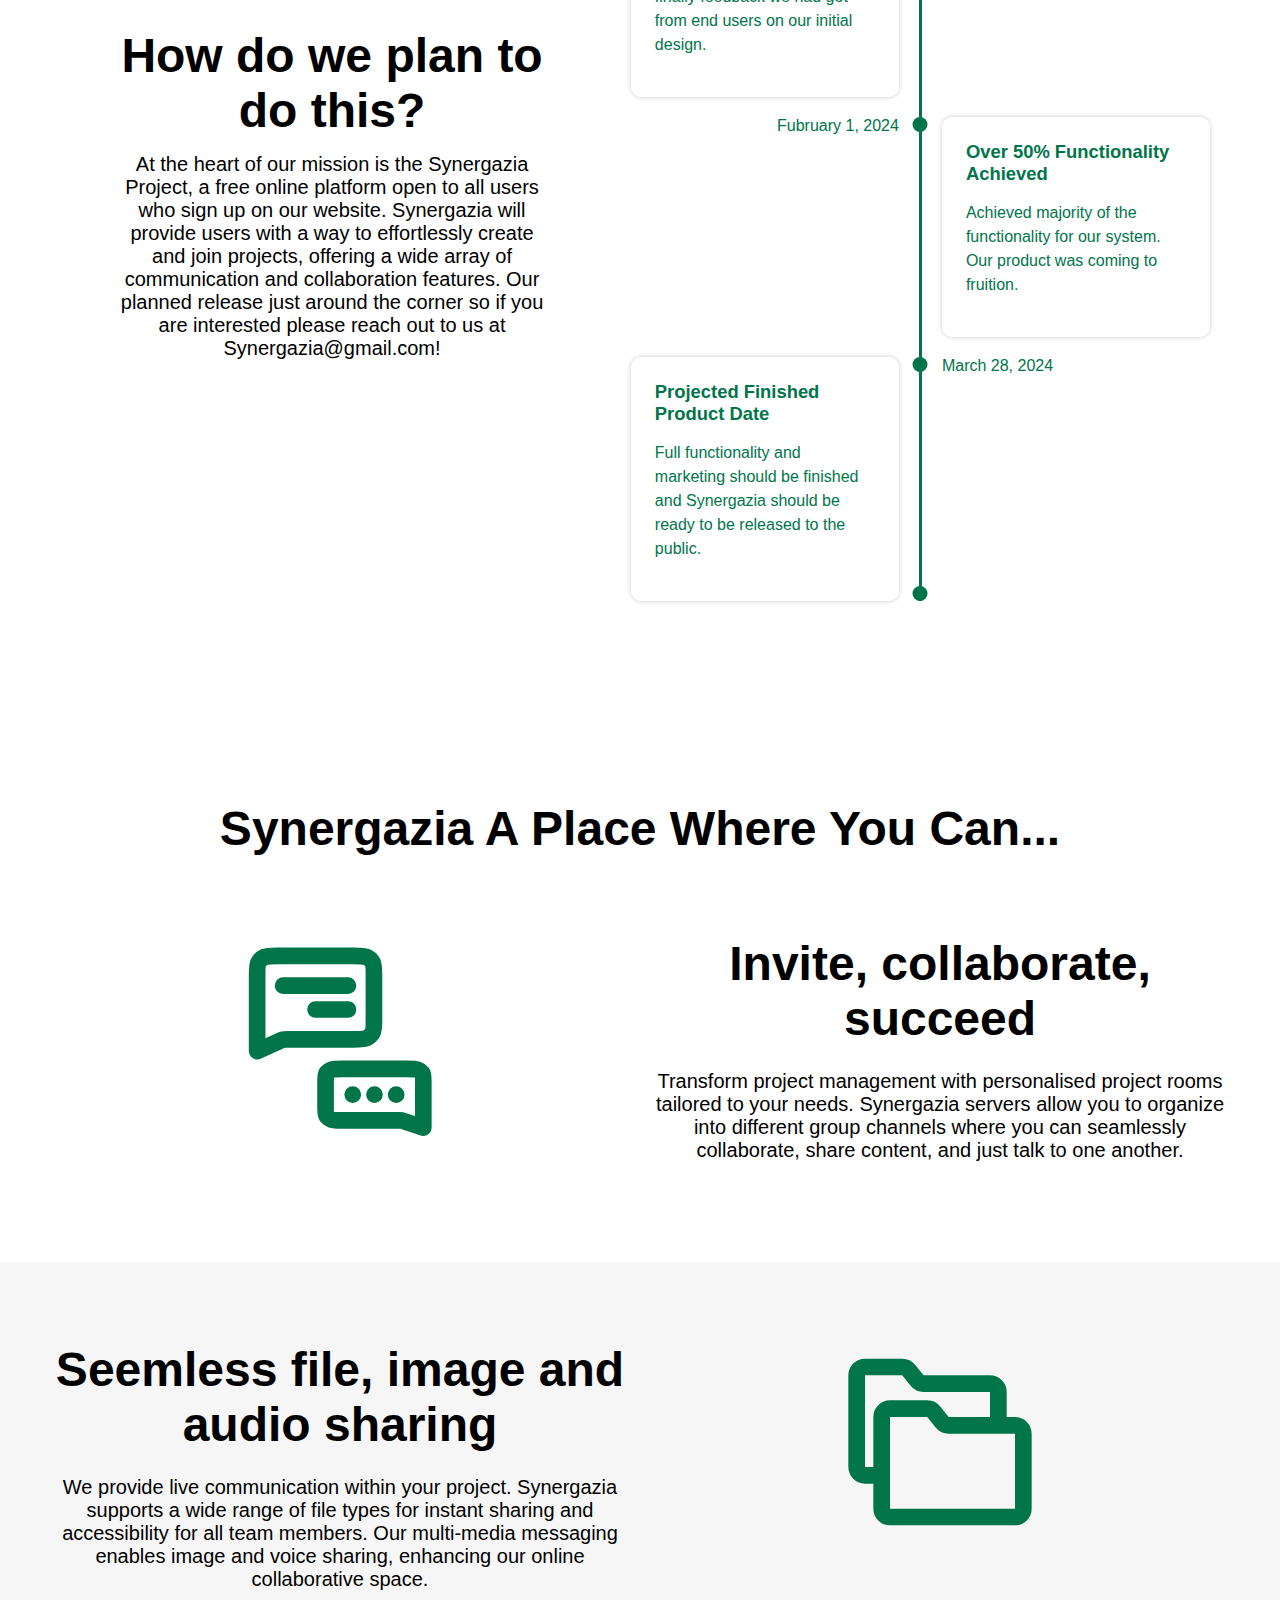
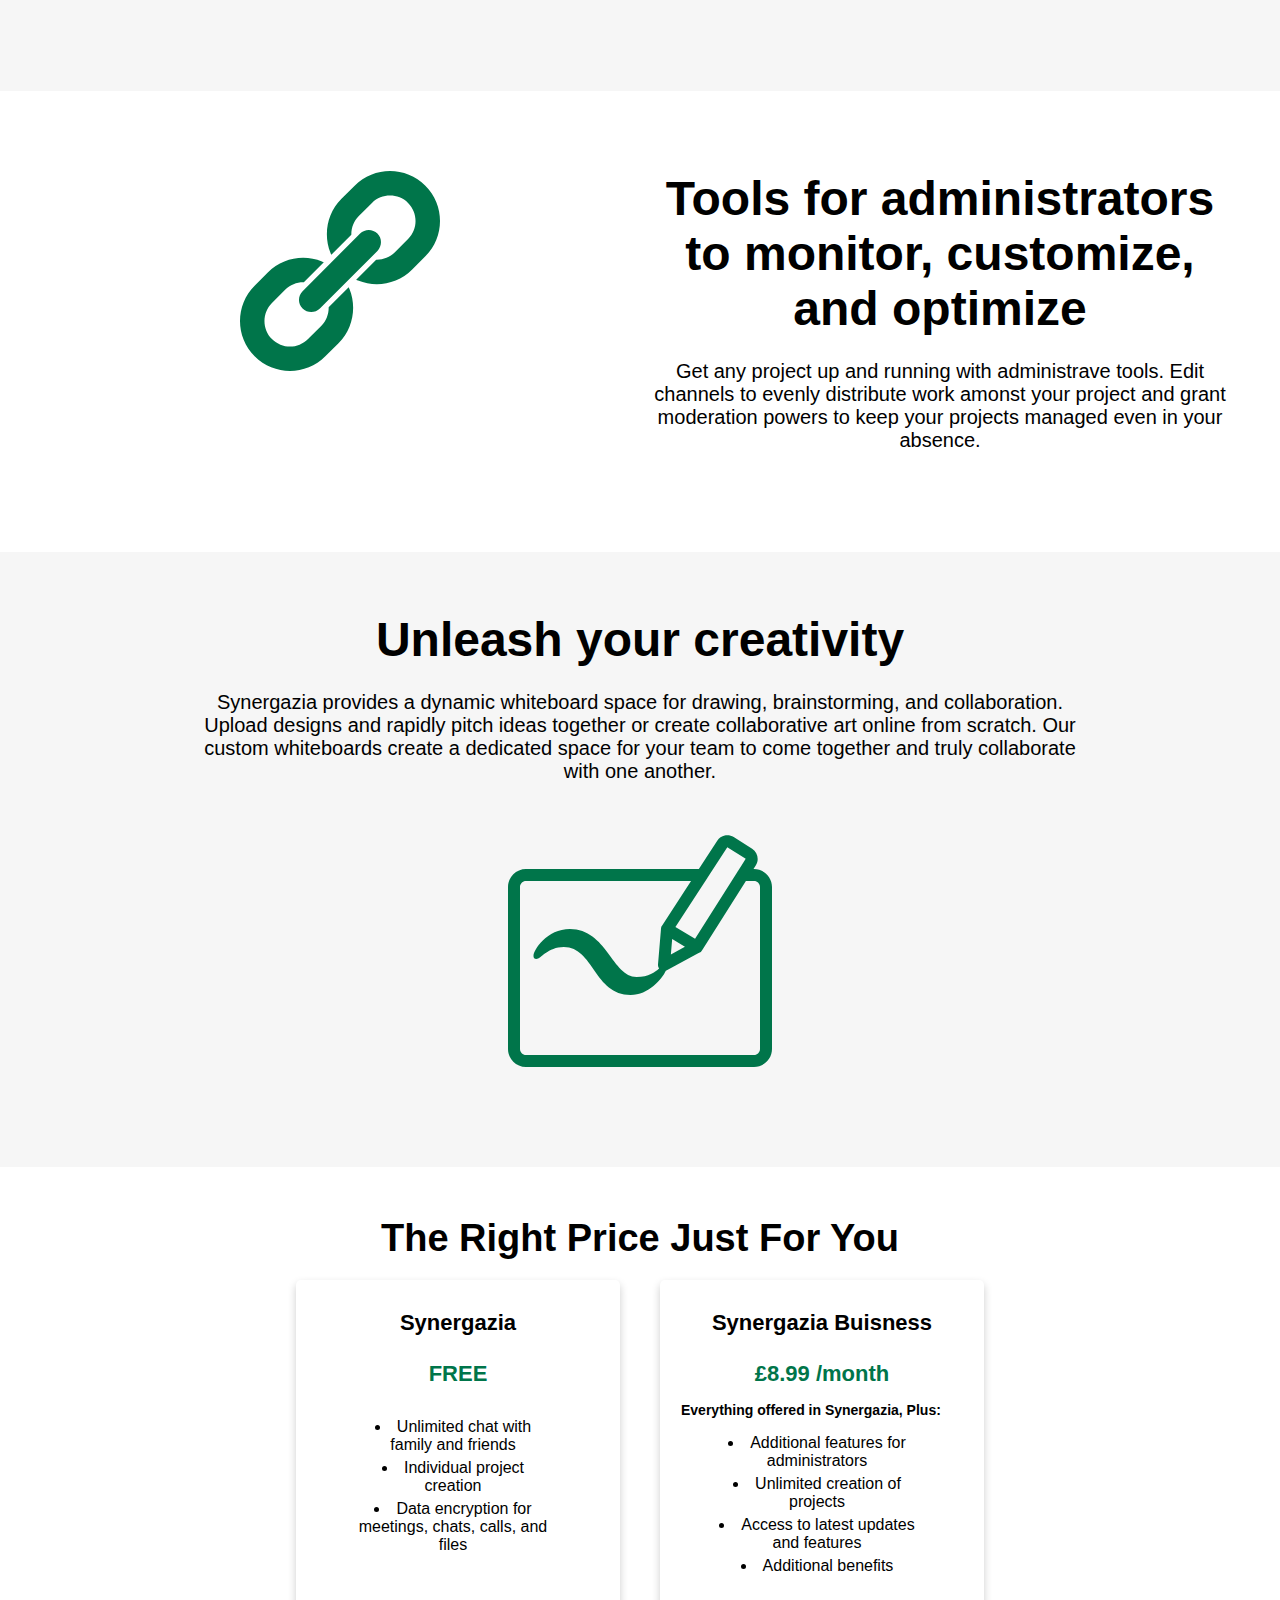
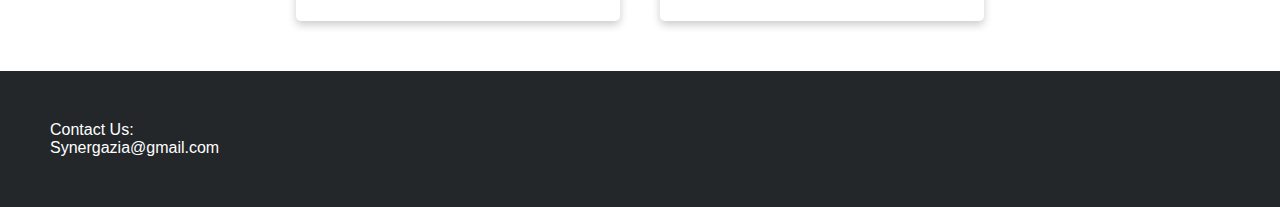
==== commit 3e114bcf: "Update index.html" ====
--- a/index.html
+++ b/index.html
@@ -284,7 +284,7 @@
                                 Synergazia Buisness
                             </div>
                             <div class="card-price">
-                                TBC
+                                £8.99 /month
                             </div>
                             <div class="price-bonus">
                             Everything offered in Synergazia, Plus:
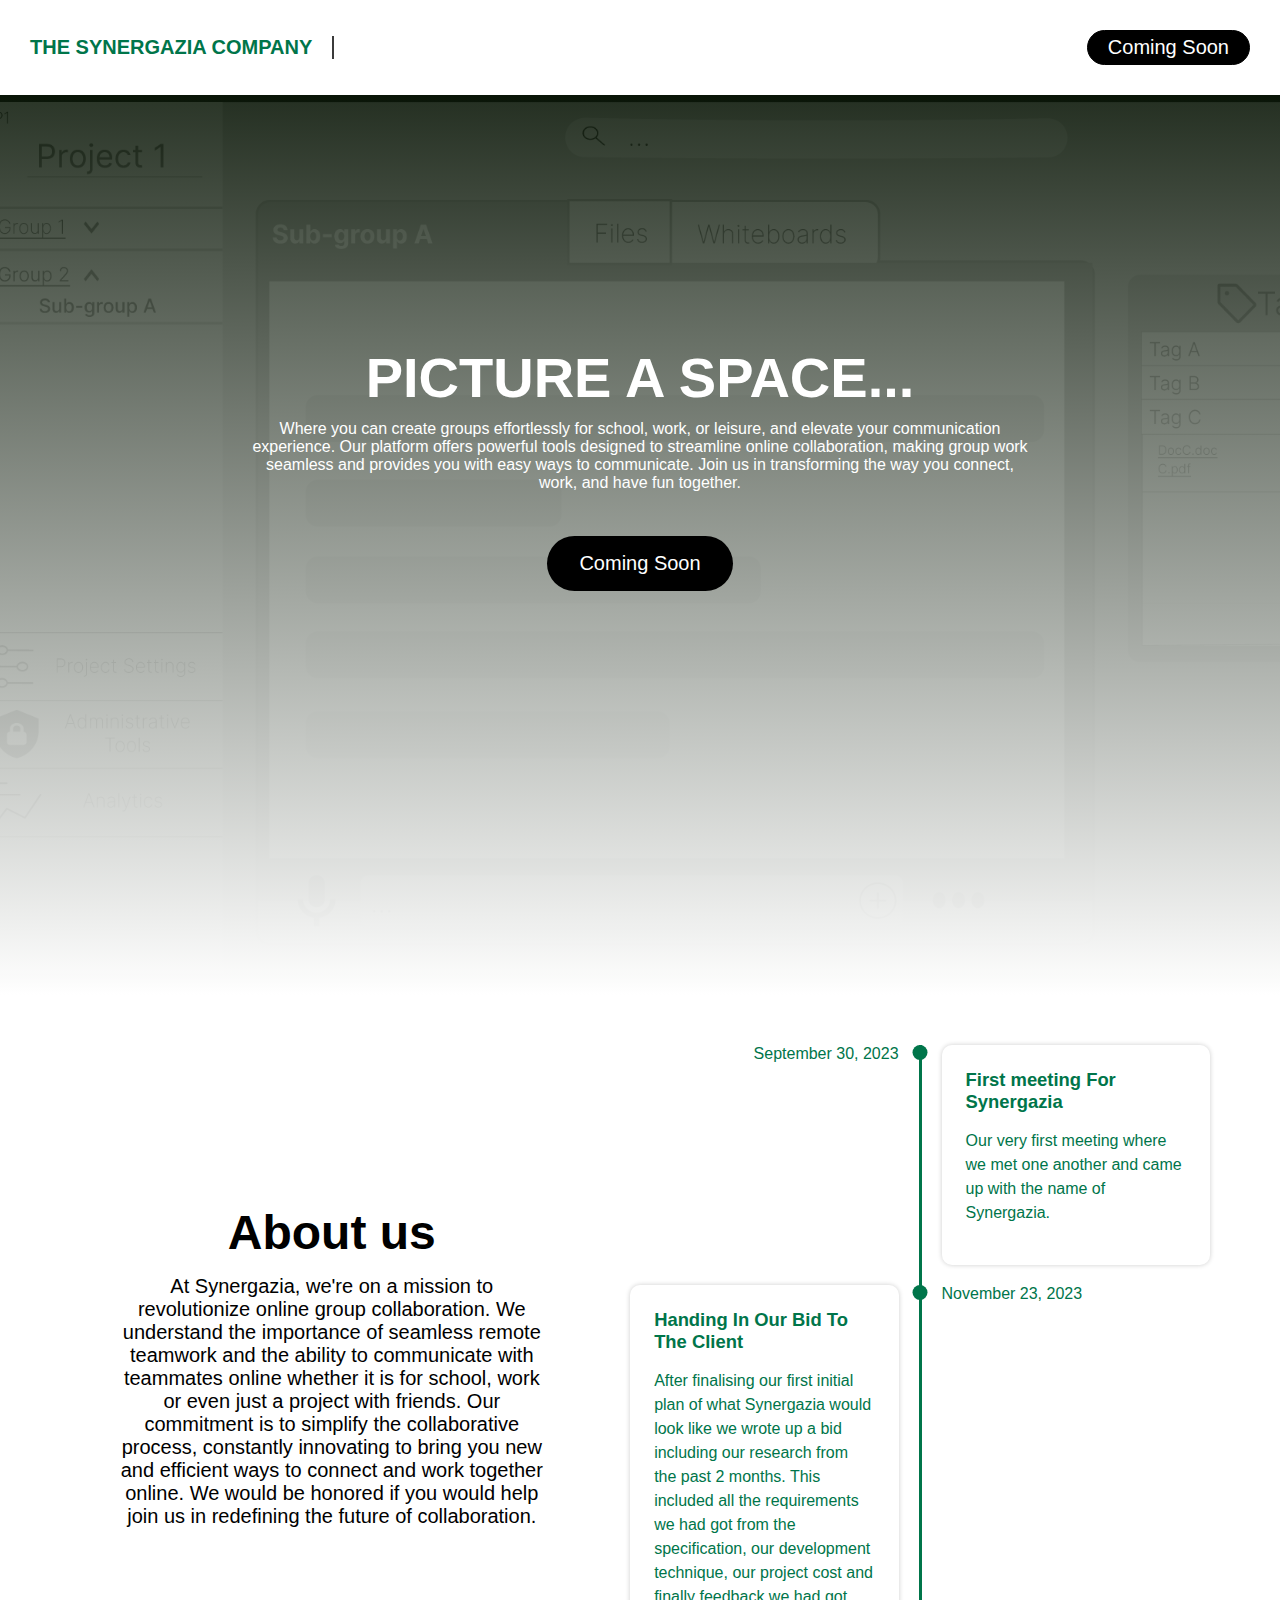
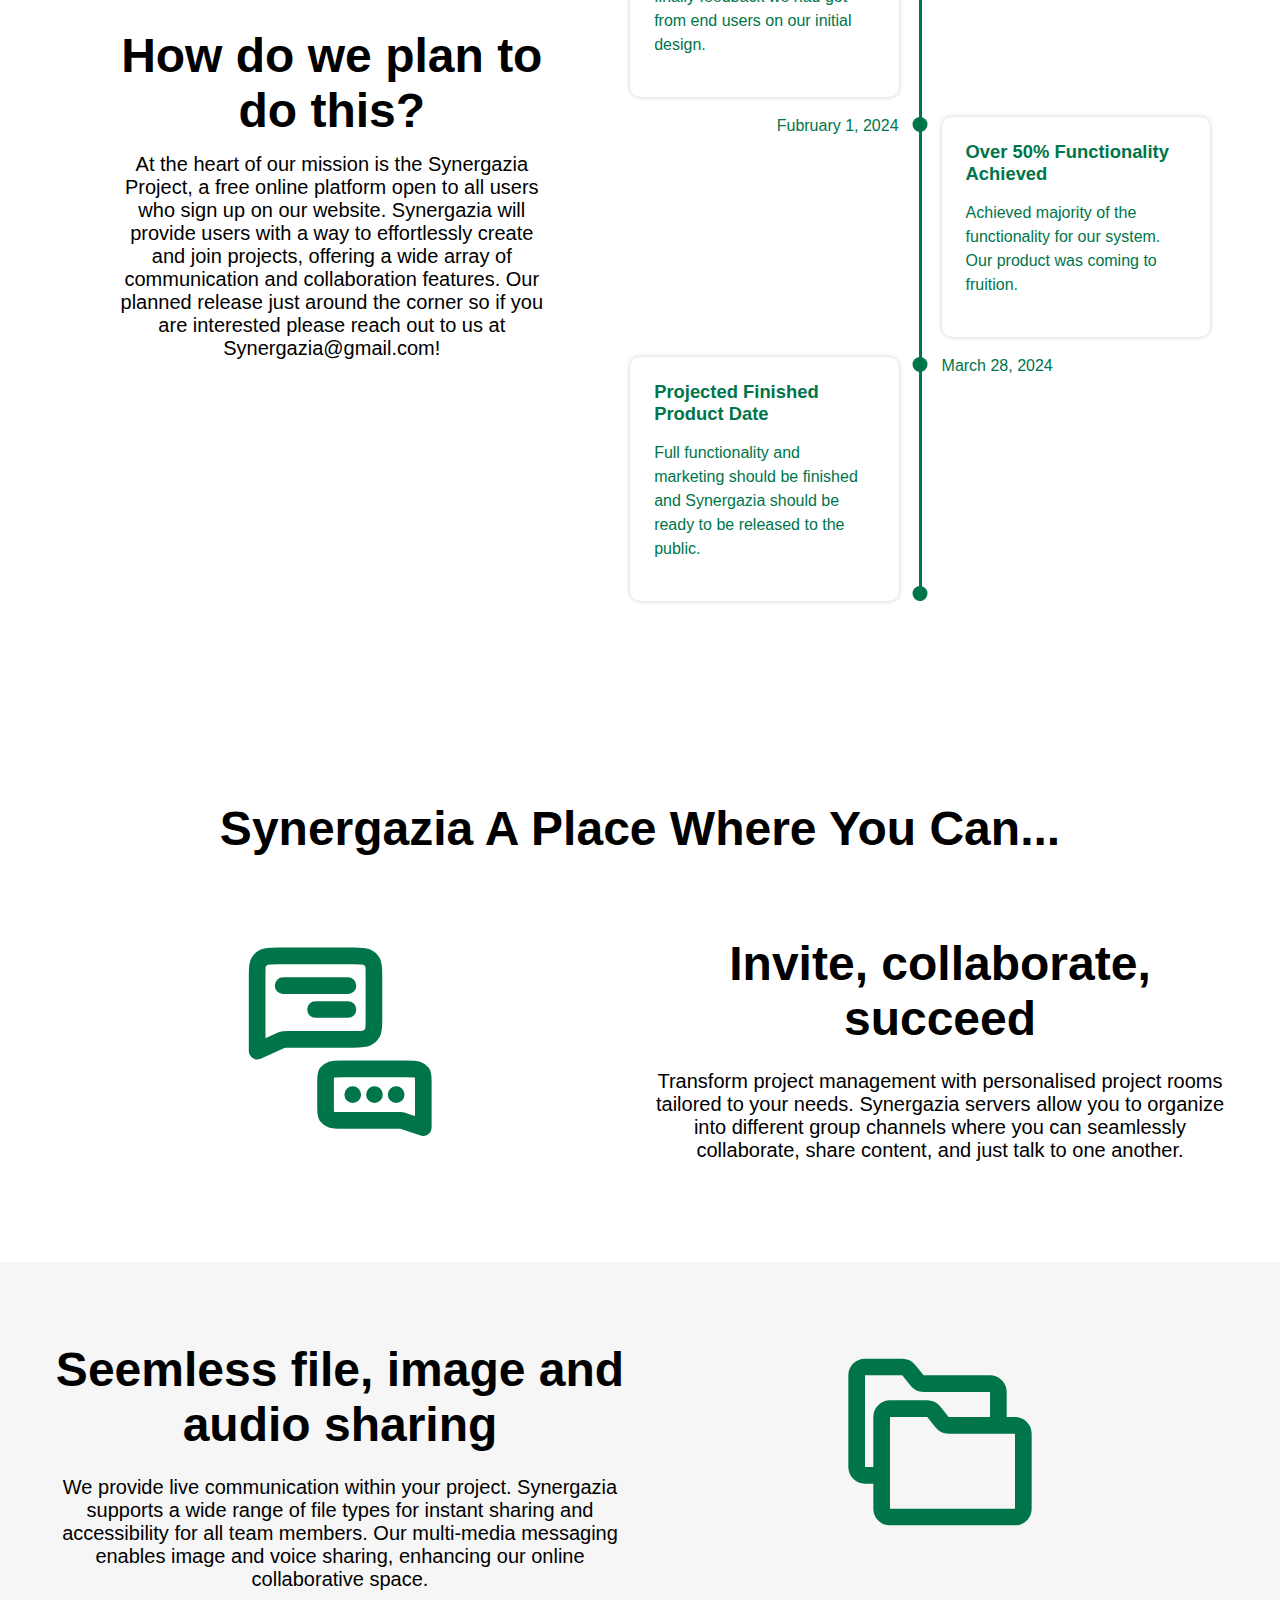
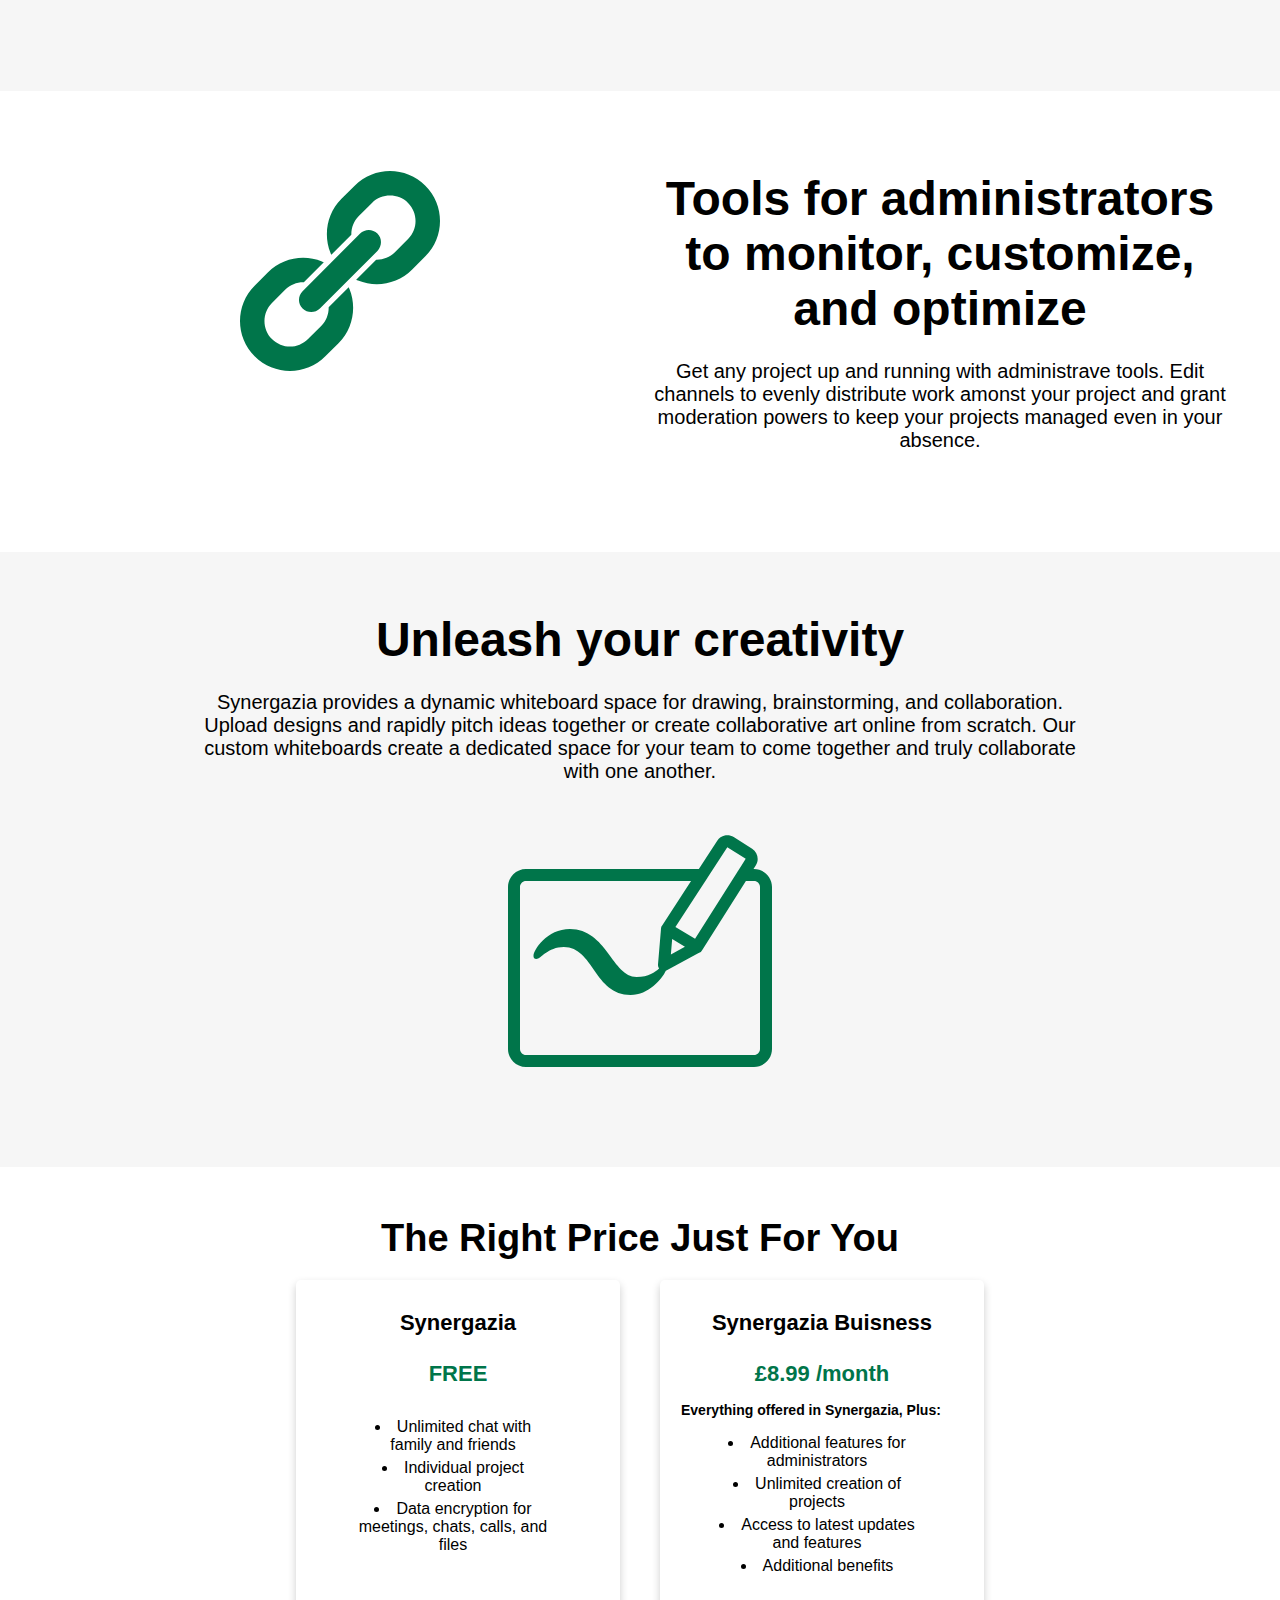
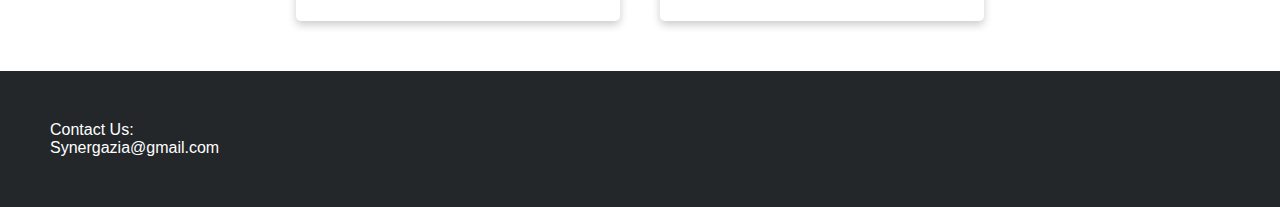
==== commit dcc022d7: "Update index.html" ====
--- a/index.html
+++ b/index.html
@@ -87,7 +87,7 @@
                     <div class="timeline__component timeline__component--bg">
                         <h2 class="timeline__title">Handing In Our Bid To The Client</h2>
                         <p class="timeline__paragraph">
-                            After finilising our first initial plan of what Synergazia would look like we wrote up a bid
+                            After finalising our first initial plan of what Synergazia would look like we wrote up a bid
                             including our research from the past 2 months. This included all the requirements we had got
                             from the specification, our development technique, our project cost
                             and finally feedback we had got from end users on our initial design.
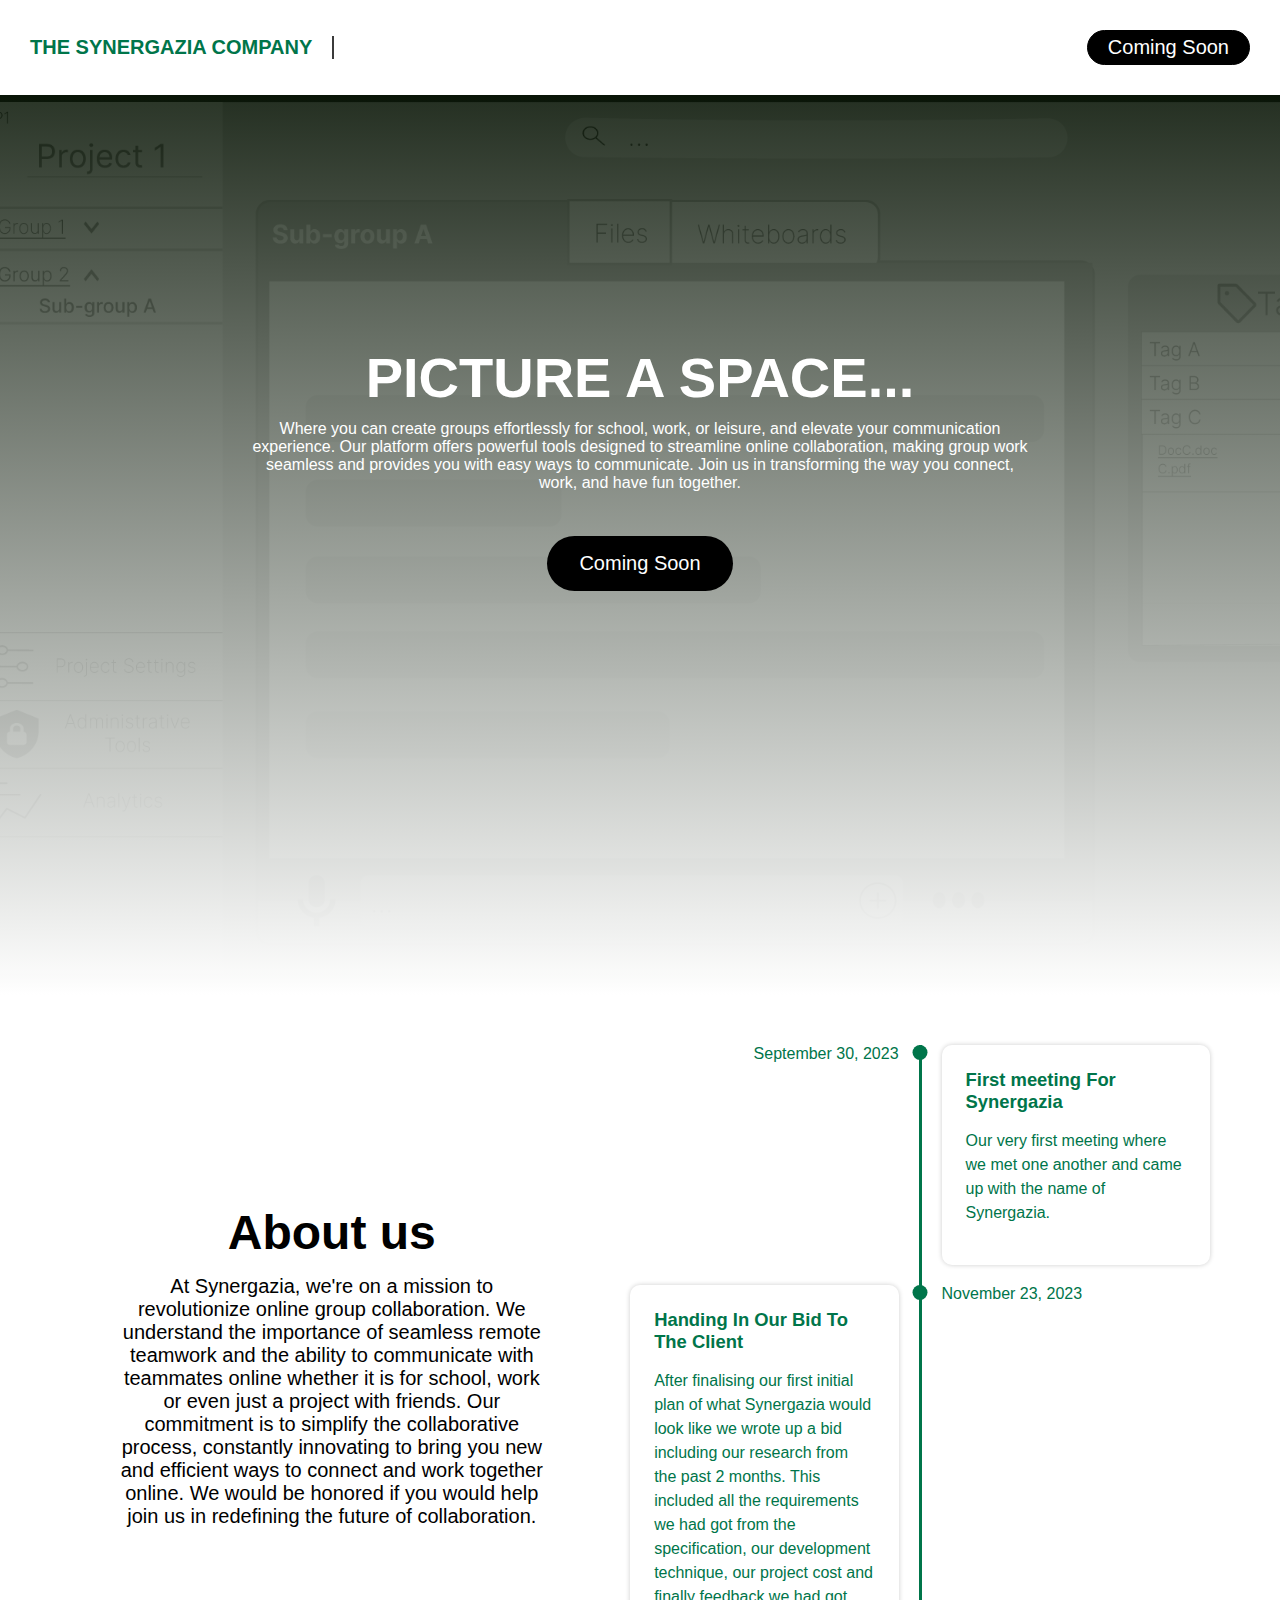
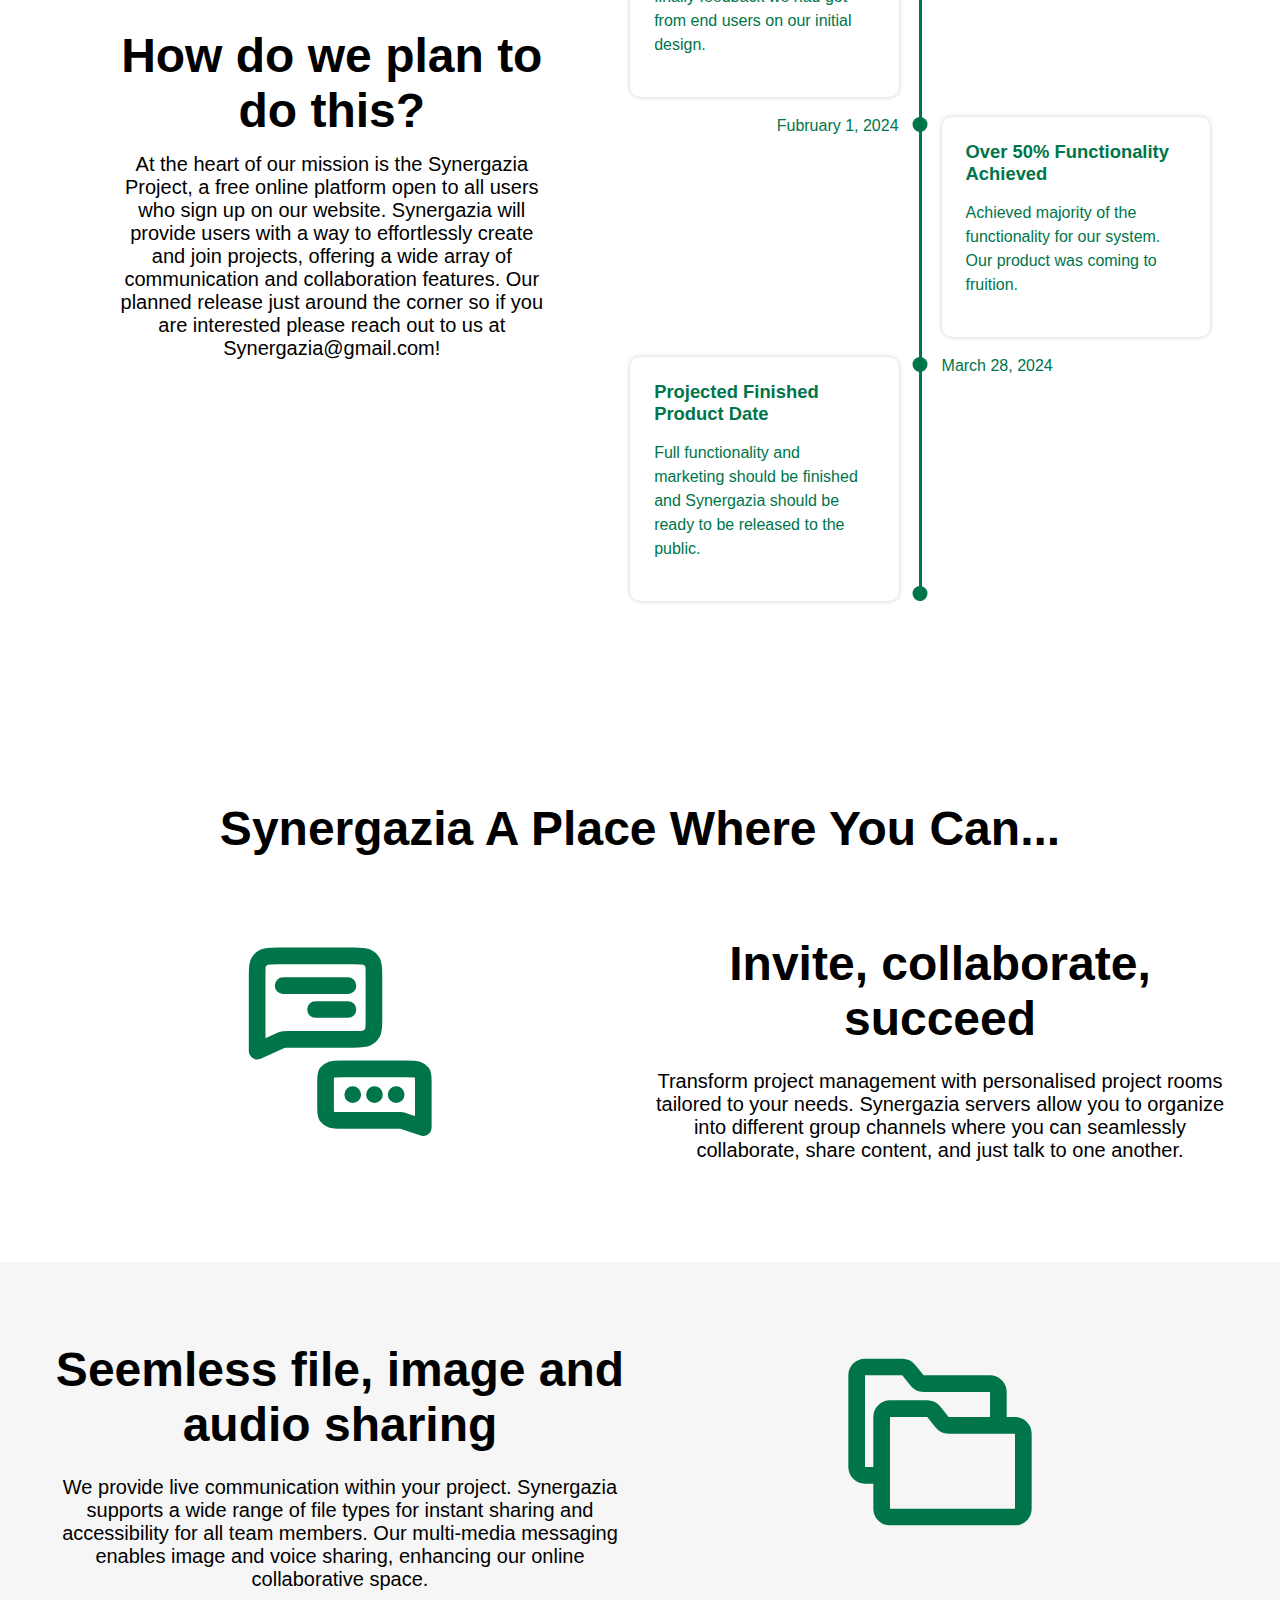
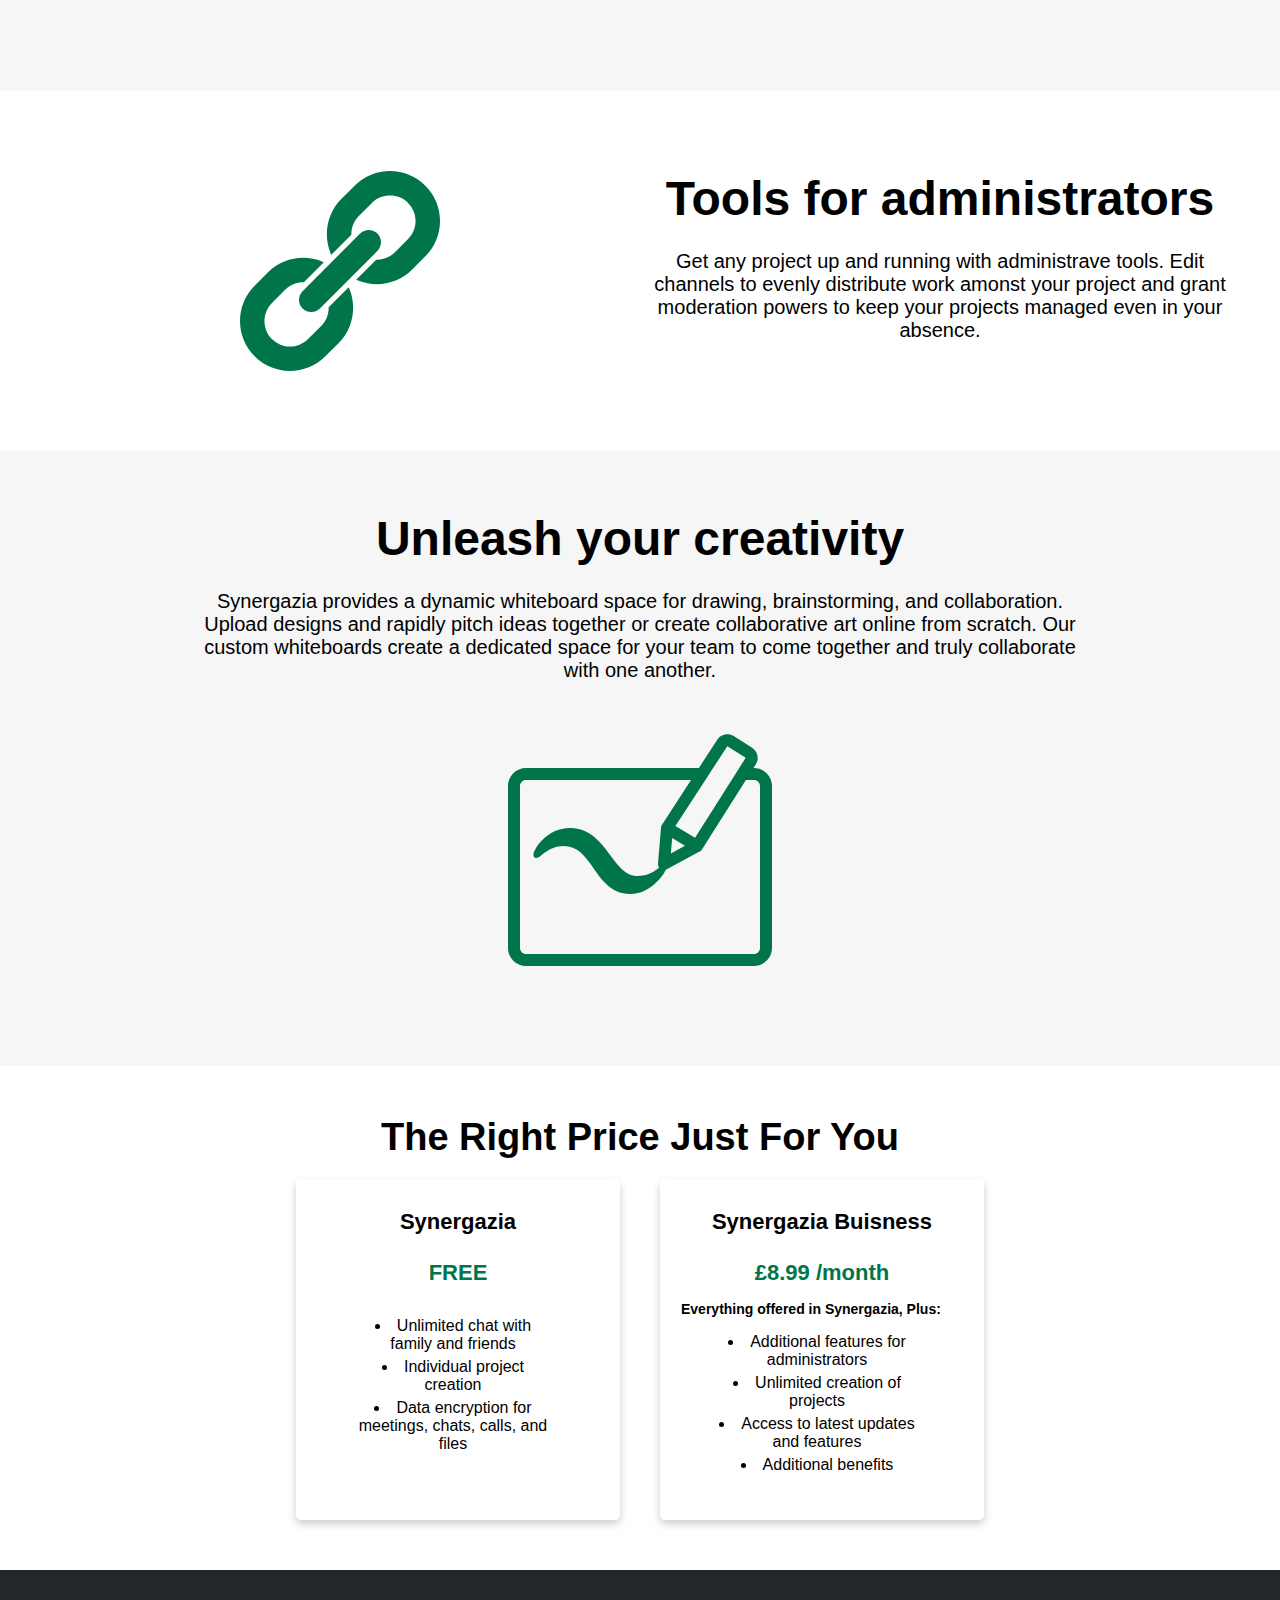
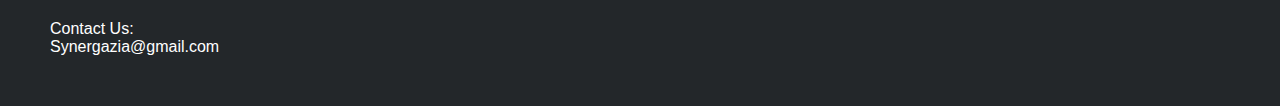
==== commit 43c0be9e: "Update index.html" ====
--- a/index.html
+++ b/index.html
@@ -210,7 +210,7 @@
                     </div>
                     <div class="info-right">
                         <div class="info-header">
-                            Tools for administrators to monitor, customize, and optimize
+                            Tools for administrators
                         </div>
                         <div class="info-description">
                             Get any project up and running with administrave tools. Edit channels to
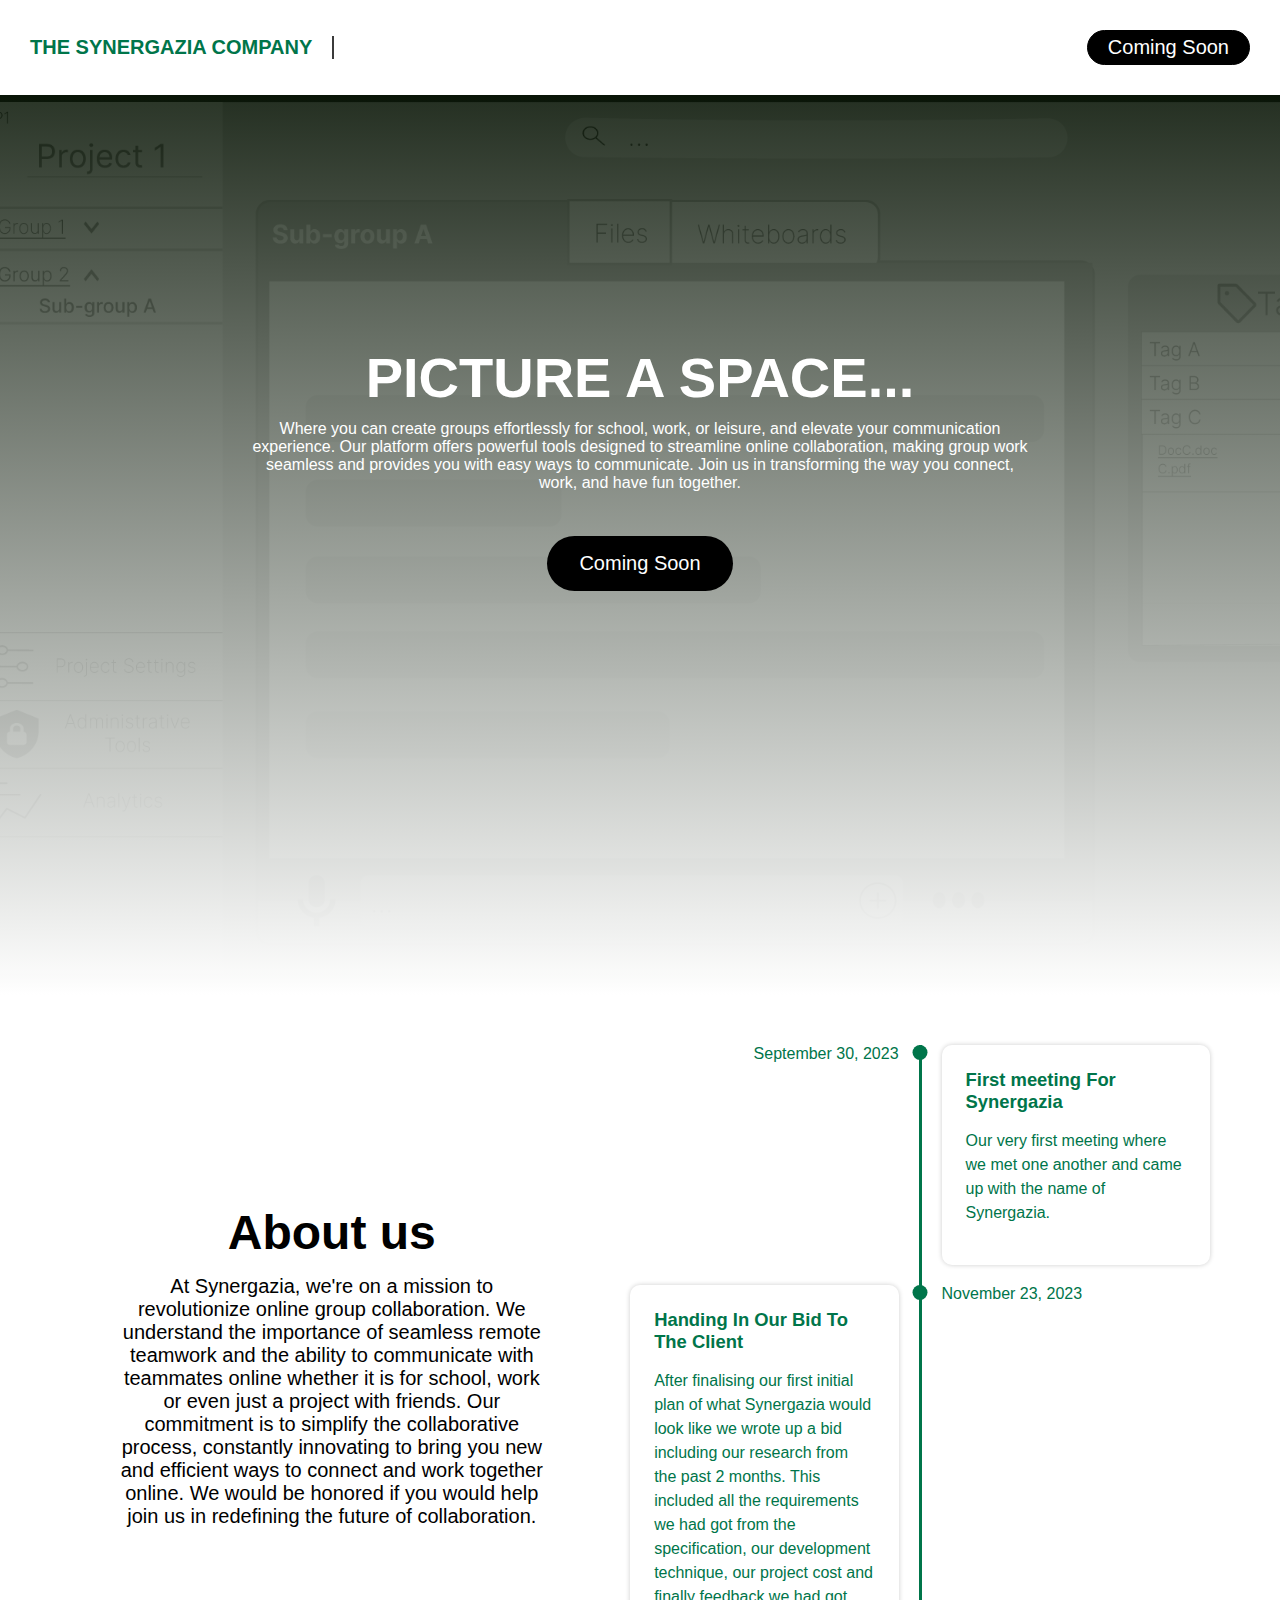
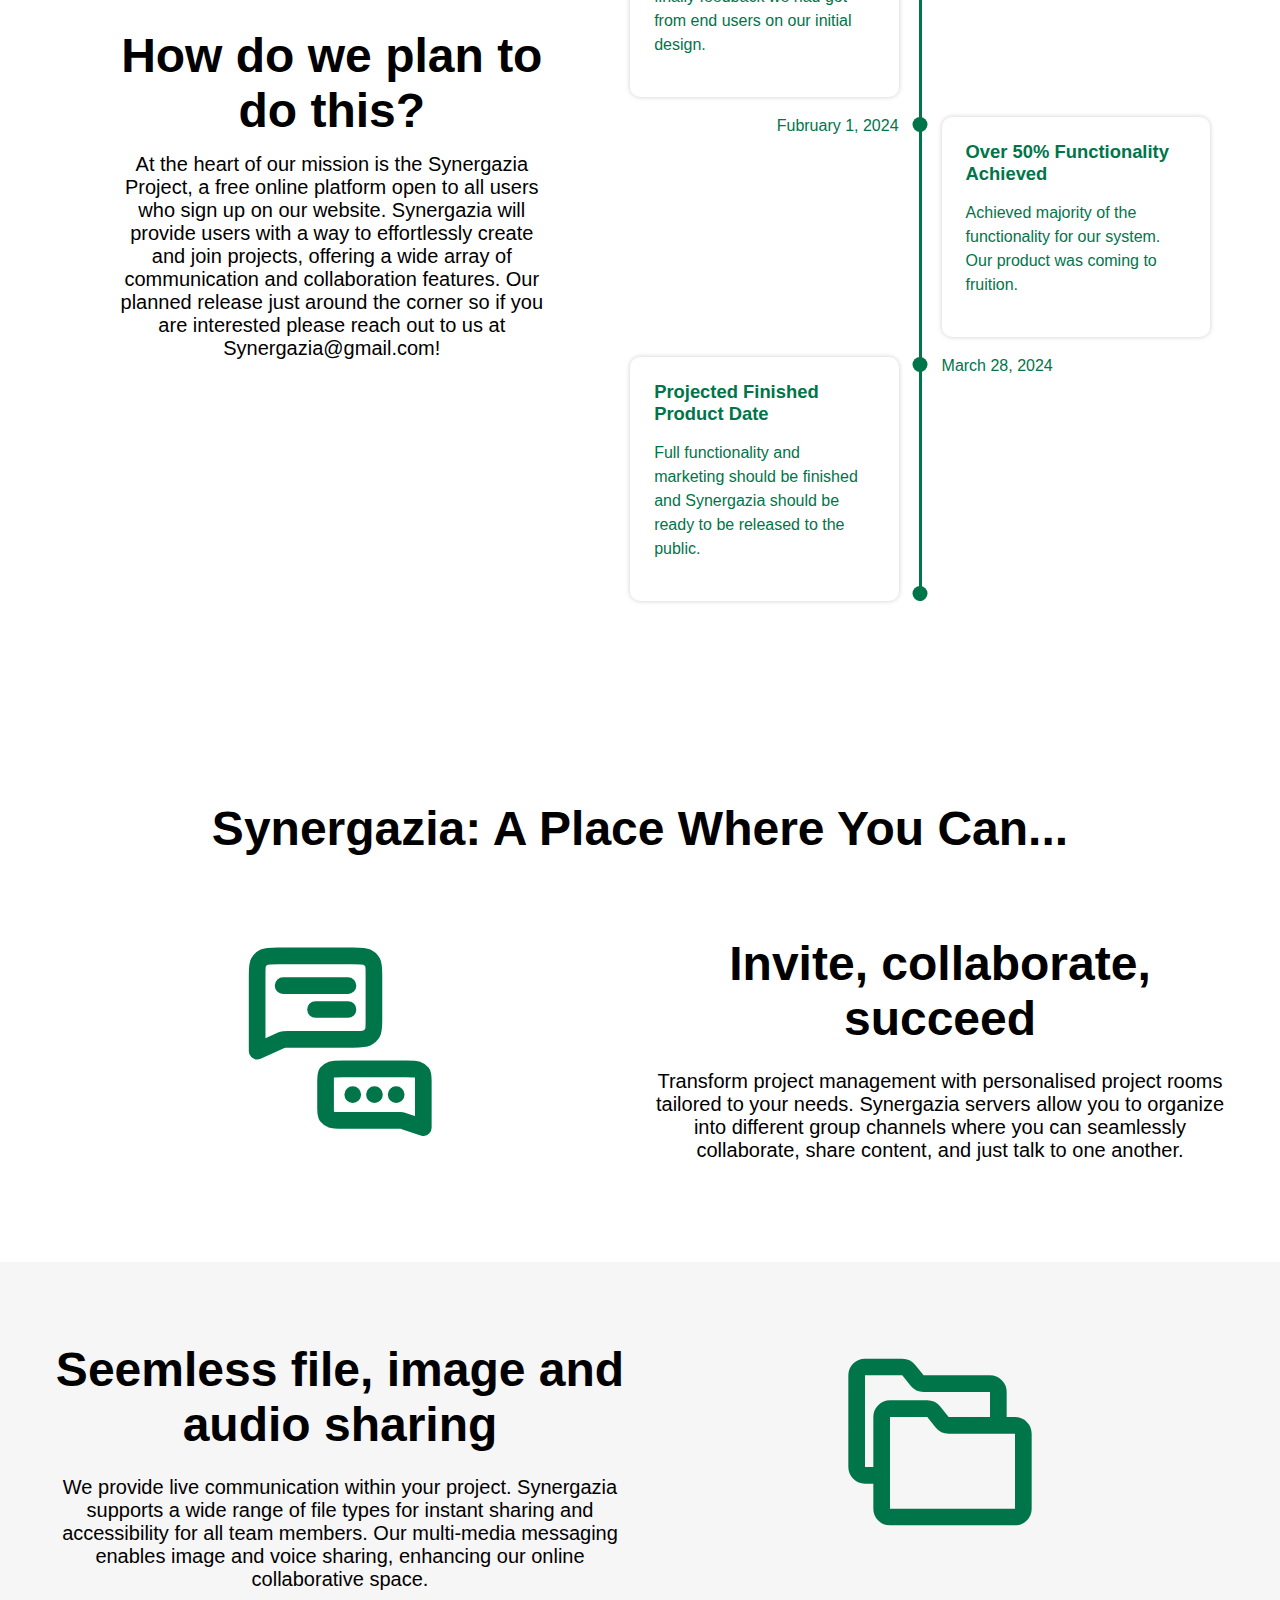
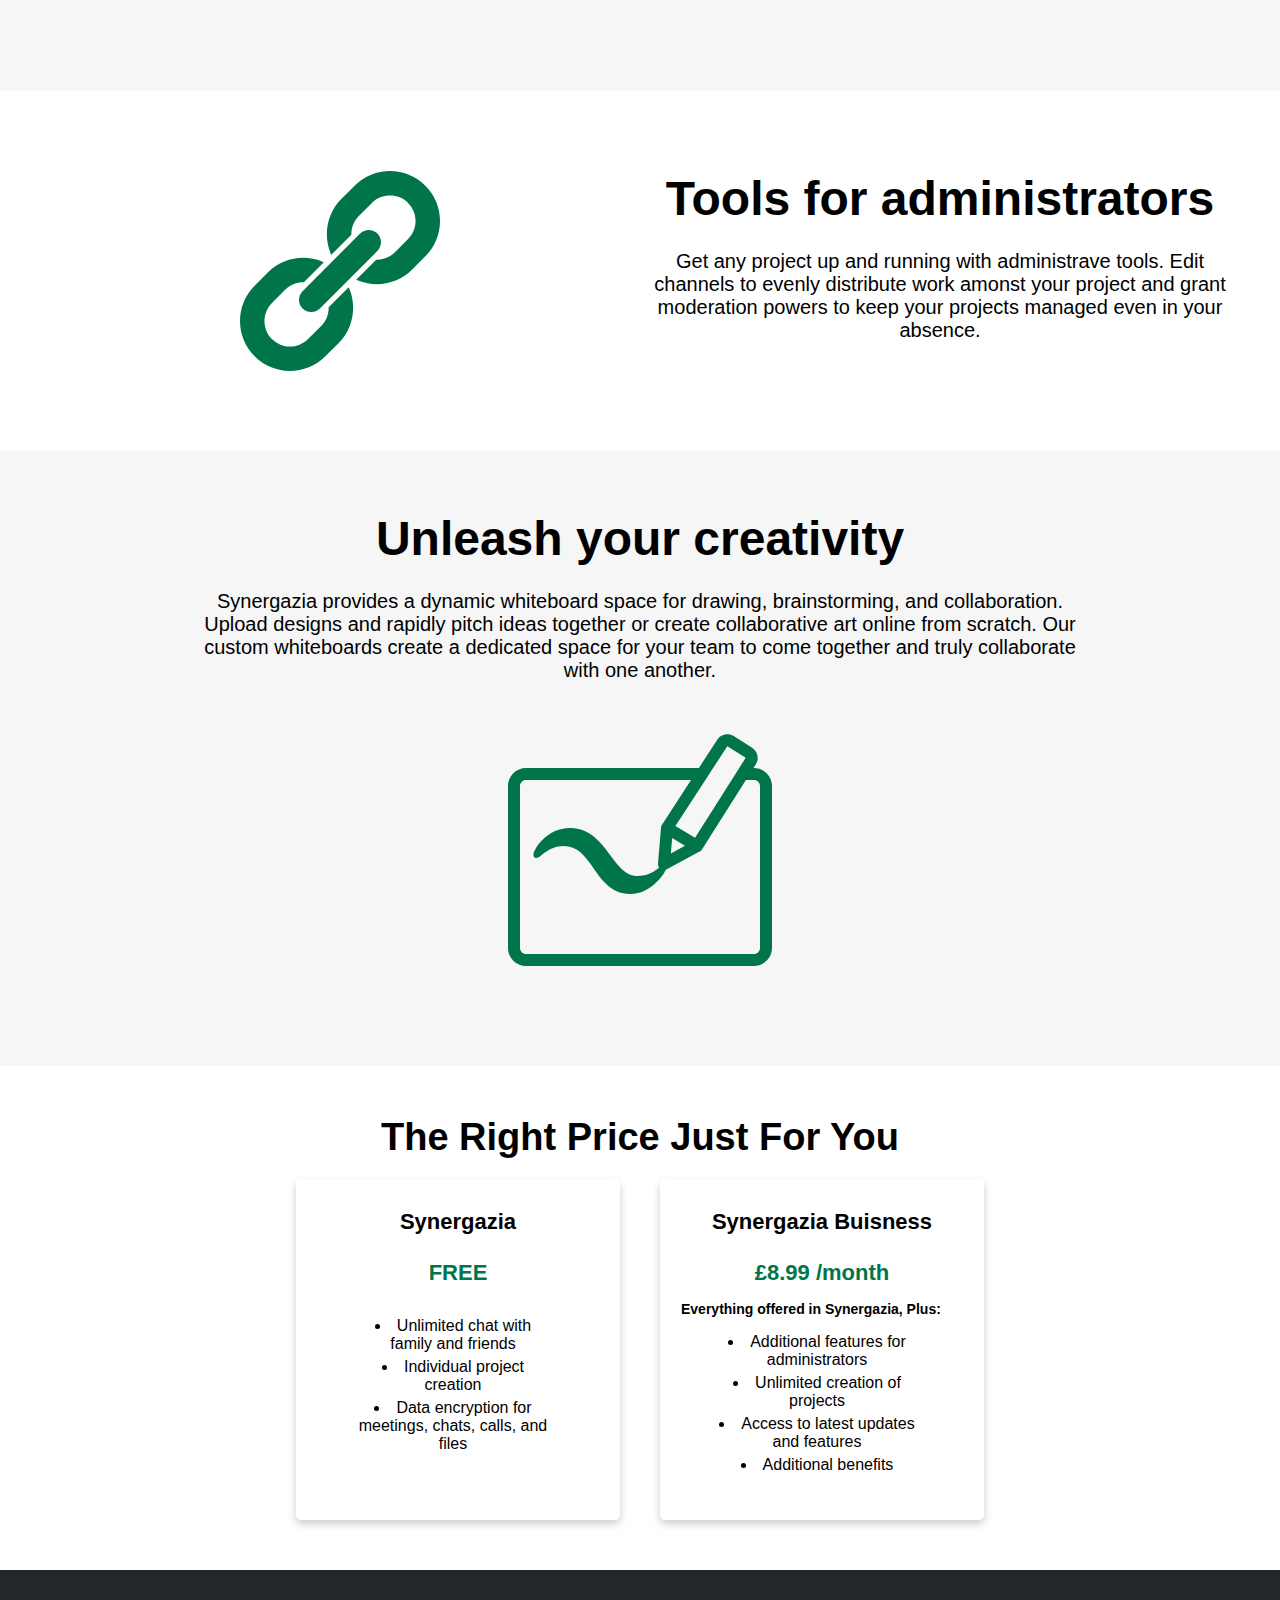
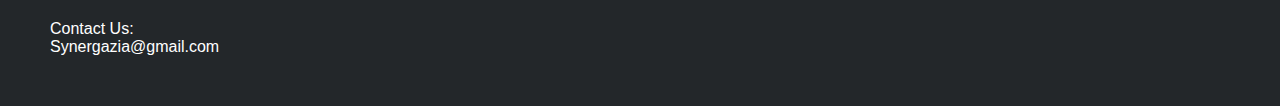
==== commit a100d77c: "Update index.html" ====
--- a/index.html
+++ b/index.html
@@ -128,7 +128,7 @@
             </div>
 
             <div class="info-header">
-                Synergazia A Place Where You Can...
+                Synergazia: A Place Where You Can...
             </div>
 
             <div class="container">
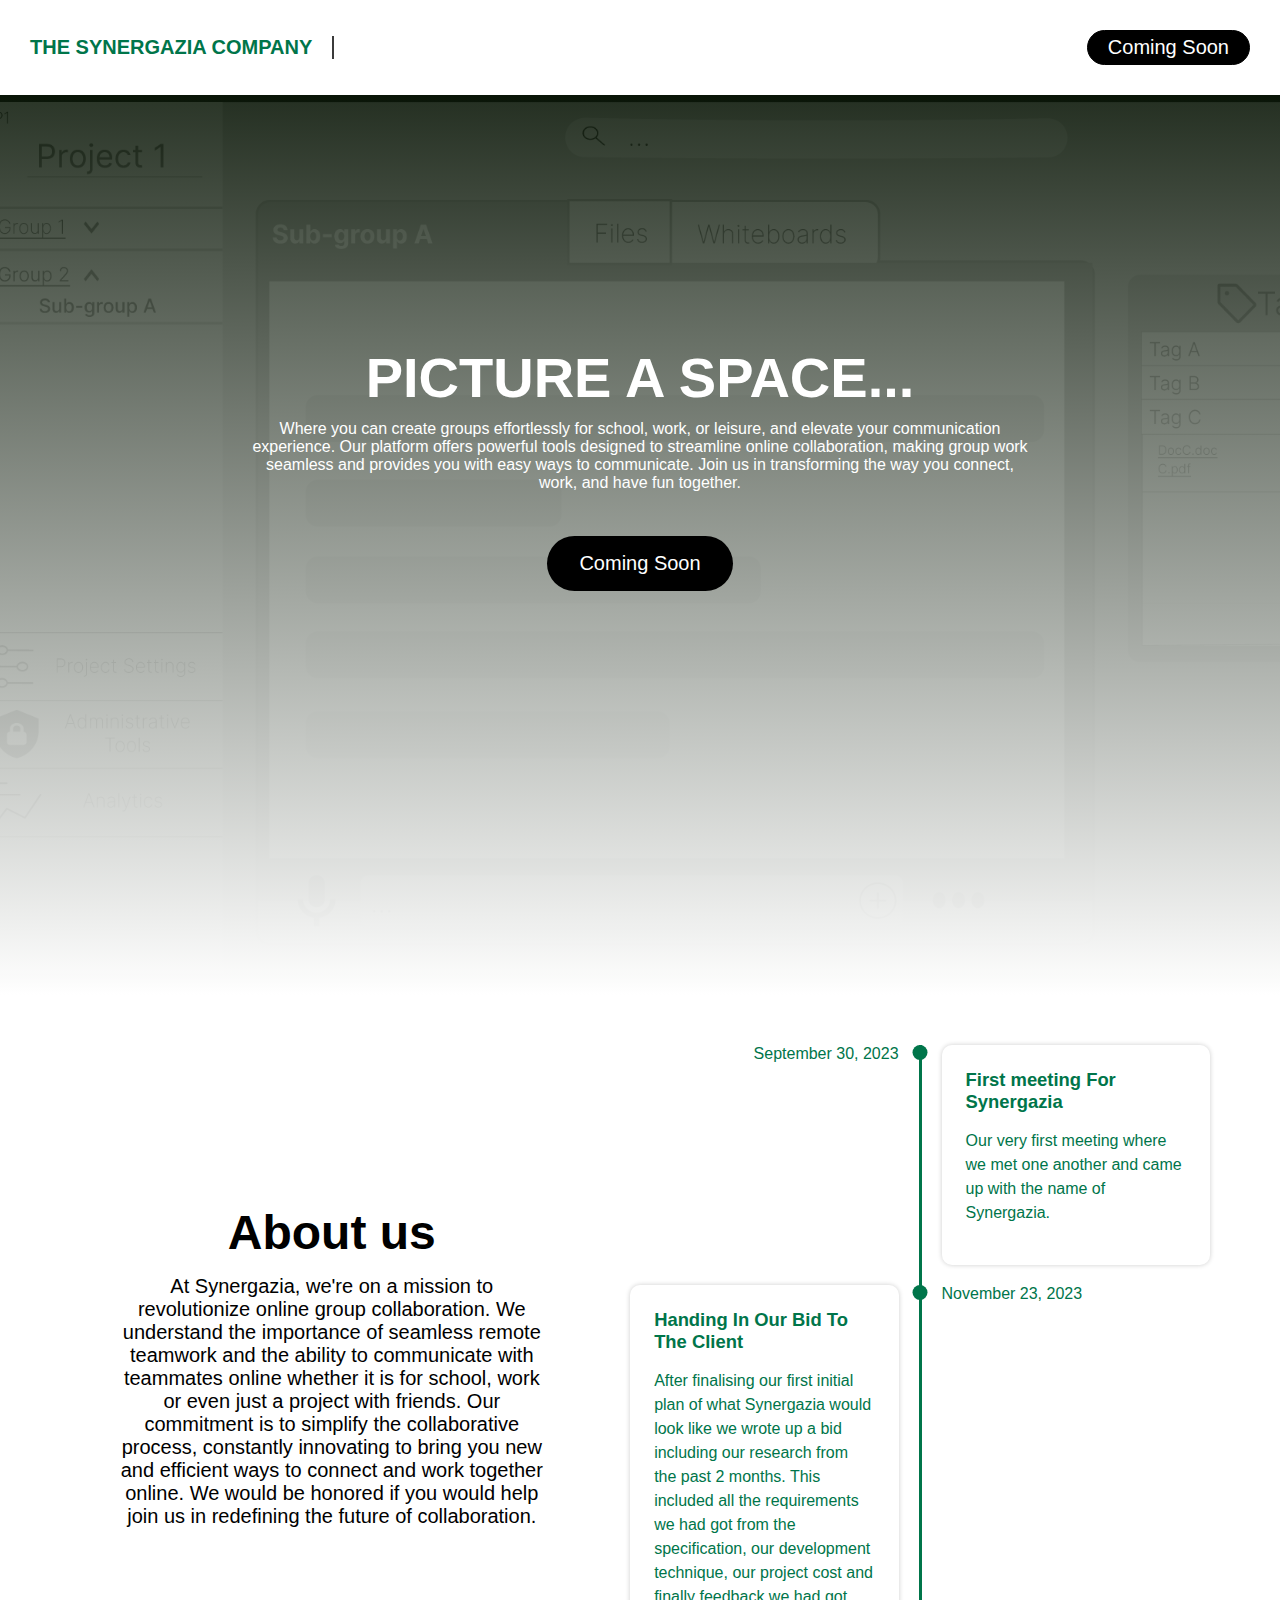
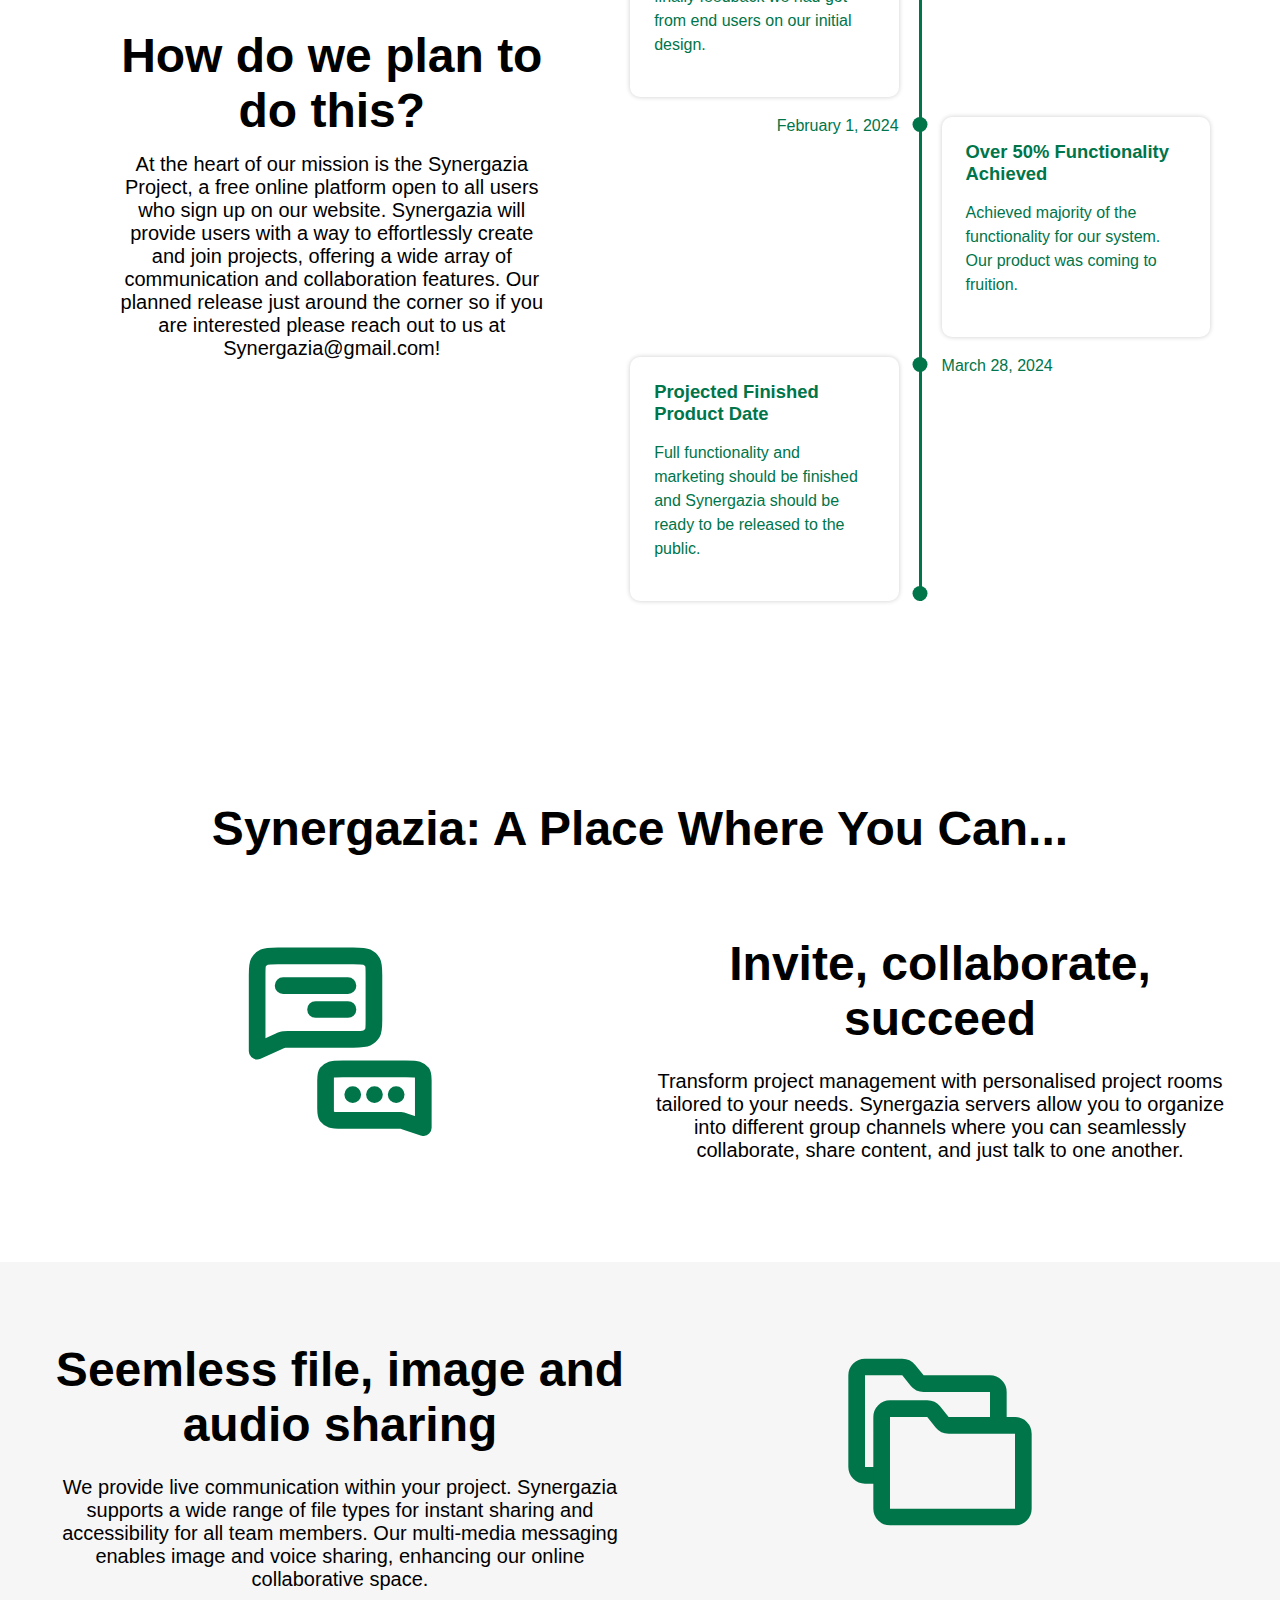
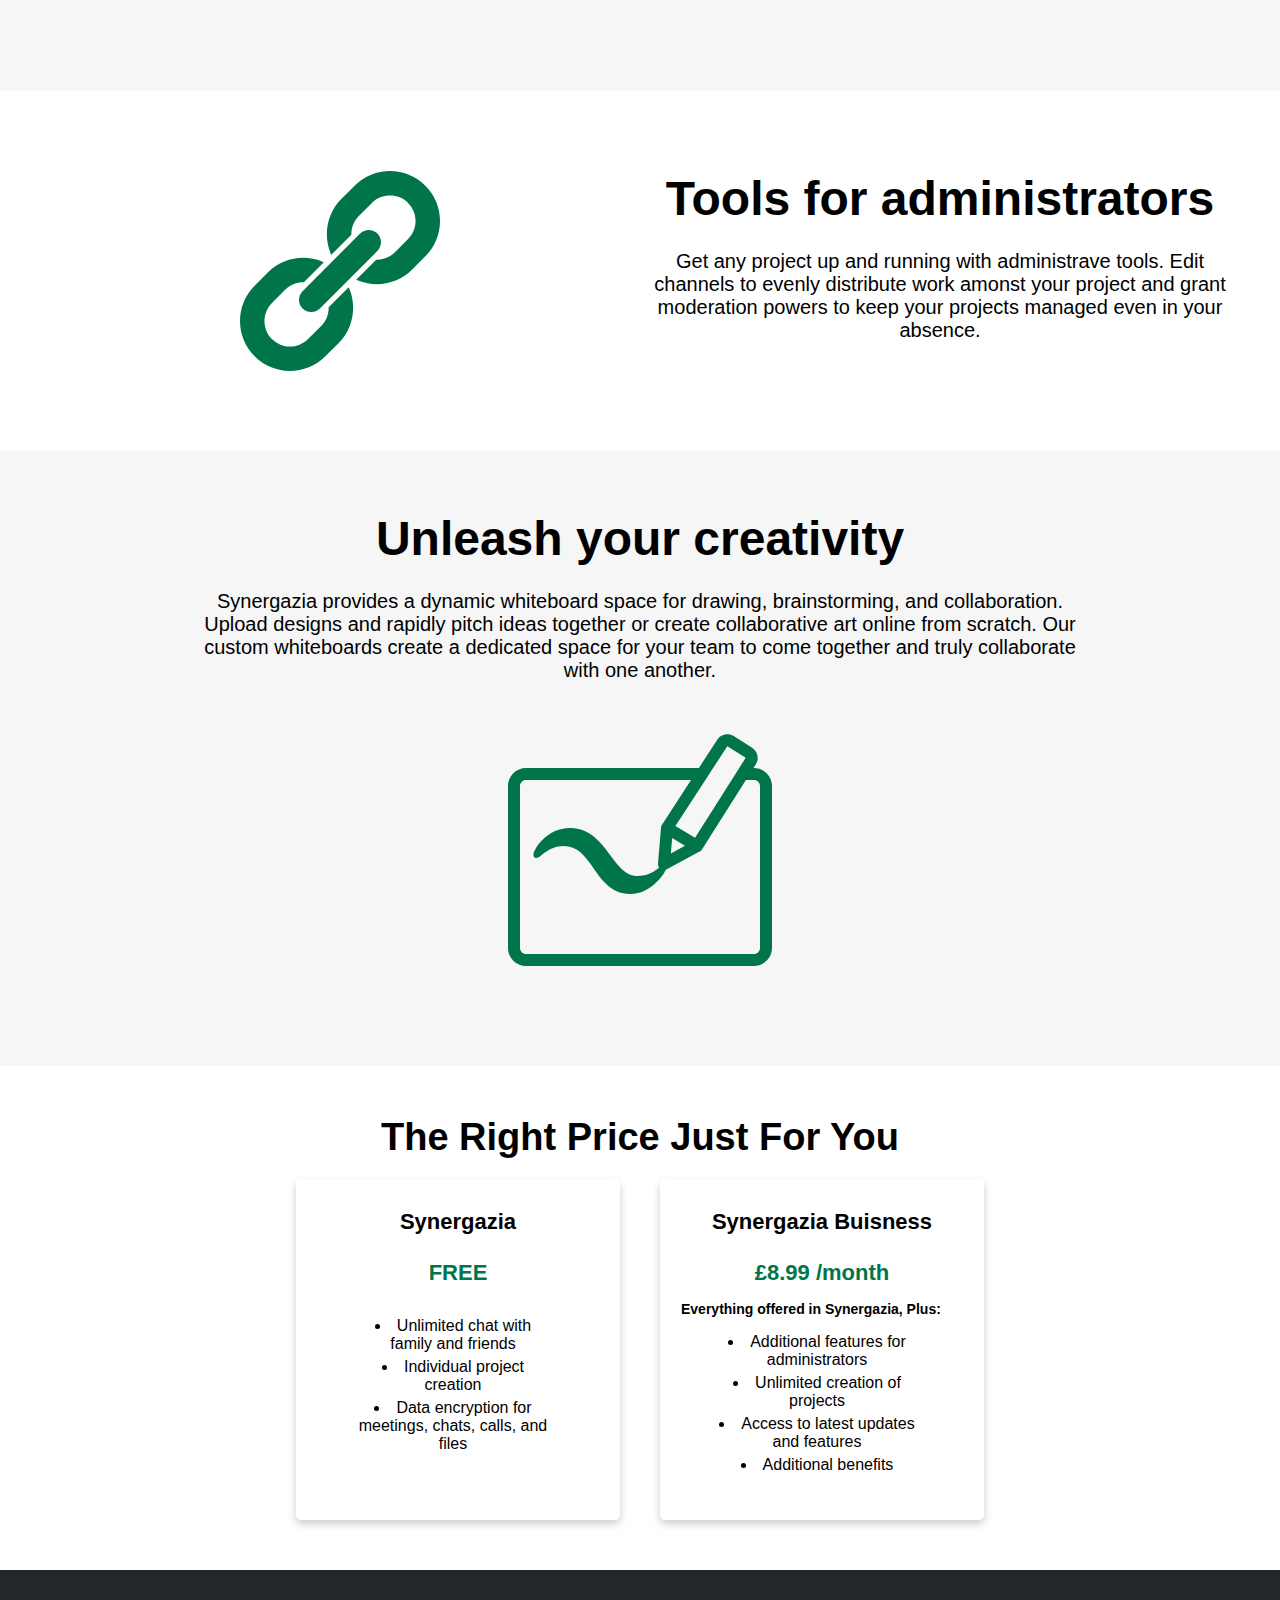
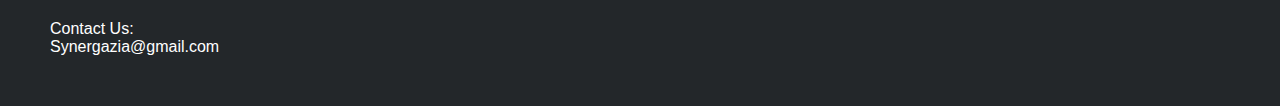
==== commit 0360f8c1: "Update index.html" ====
--- a/index.html
+++ b/index.html
@@ -100,7 +100,7 @@
                         <div class="timeline__date">November 23, 2023</div>
                     </div>
                     <div class="timeline__component">
-                        <div class="timeline__date timeline__date--right">Fubruary 1, 2024</div>
+                        <div class="timeline__date timeline__date--right">February 1, 2024</div>
                     </div>
                     <div class="timeline__middle">
                         <div class="timeline__point"></div>
